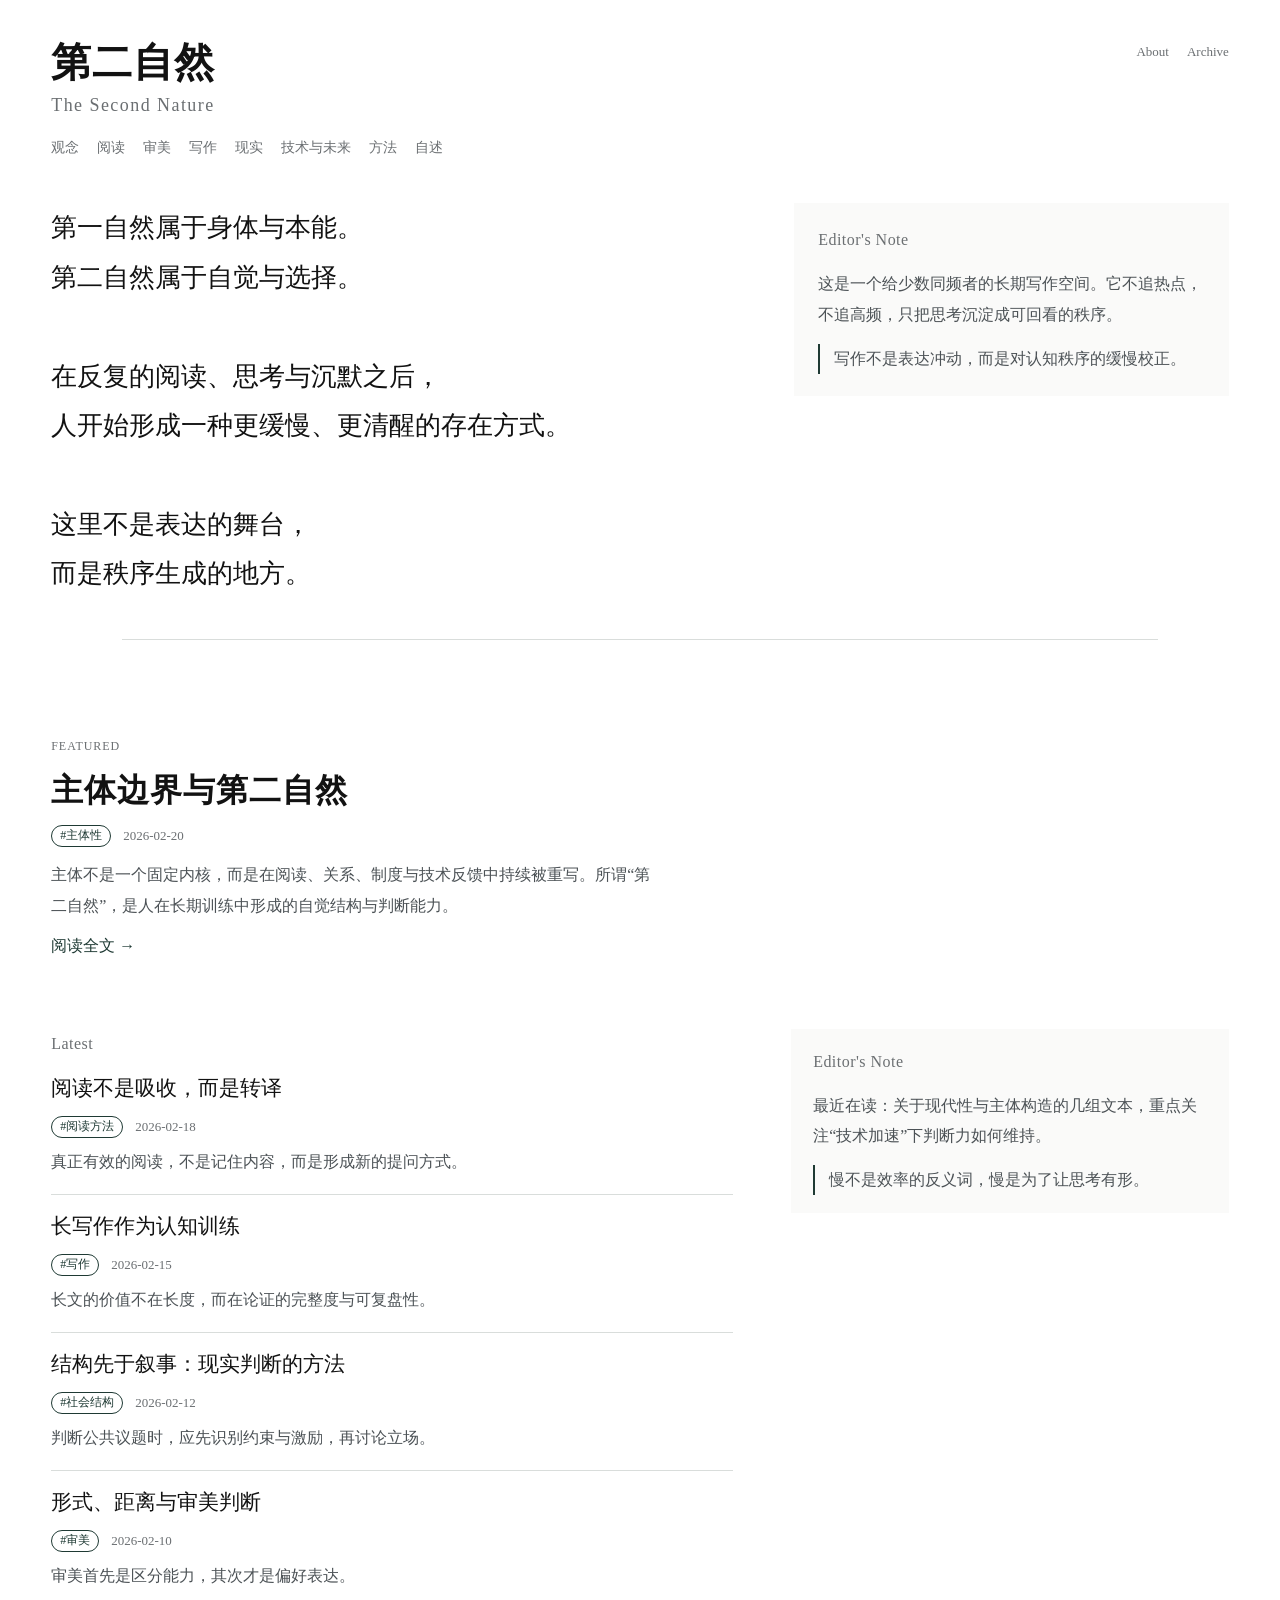
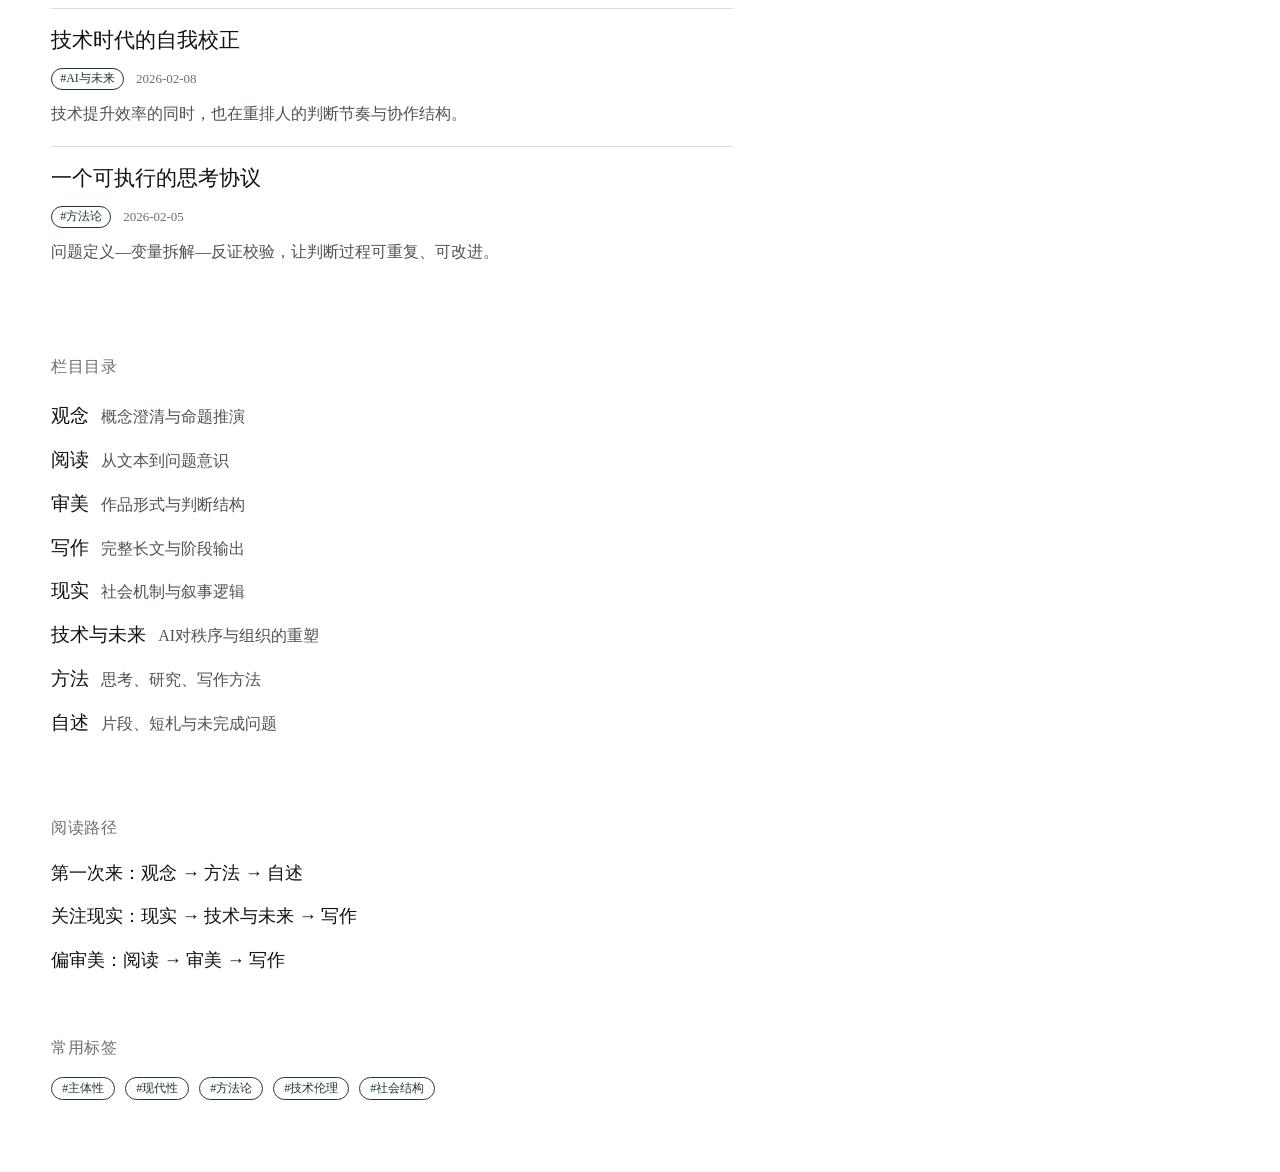
==== index.html @ 0f6e8142 "feat: premium editorial homepage reconstruction" ====
<!doctype html>
<html lang="zh-CN">
  <head>
    <meta charset="UTF-8" />
    <meta name="viewport" content="width=device-width, initial-scale=1.0" />
    <title>第二自然 | The Second Nature</title>
    <link rel="stylesheet" href="./styles.css" />
  </head>
  <body>
    <div class="container">
      <header class="site-header">
        <div class="header-top">
          <div class="brand">
            <!-- TODO: 可替换站点名（中文） -->
            <h1>第二自然</h1>
            <!-- TODO: 可替换英文副标题 -->
            <p class="brand-en">The Second Nature</p>
          </div>
          <nav class="meta-nav" aria-label="secondary navigation">
            <a href="#">About</a>
            <a href="#">Archive</a>
          </nav>
        </div>

        <nav class="main-nav" aria-label="main navigation">
          <a href="#">观念</a>
          <a href="#">阅读</a>
          <a href="#">审美</a>
          <a href="#">写作</a>
          <a href="#">现实</a>
          <a href="#">技术与未来</a>
          <a href="#">方法</a>
          <a href="#">自述</a>
        </nav>
      </header>

      <main>
        <section class="hero" aria-label="hero">
          <div class="hero-main">
            <!-- TODO: 可替换主宣言正文（按你的版本三文本） -->
            <p class="manifesto">第一自然属于身体与本能。
第二自然属于自觉与选择。

在反复的阅读、思考与沉默之后，
人开始形成一种更缓慢、更清醒的存在方式。

这里不是表达的舞台，
而是秩序生成的地方。</p>
          </div>

          <aside class="hero-note" aria-label="editor note">
            <h2>Editor's Note</h2>
            <!-- TODO: 可替换侧注说明 -->
            <p>这是一个给少数同频者的长期写作空间。它不追热点，不追高频，只把思考沉淀成可回看的秩序。</p>
            <!-- TODO: 可替换引用 -->
            <blockquote>写作不是表达冲动，而是对认知秩序的缓慢校正。</blockquote>
          </aside>
        </section>

        <div class="section-divider" aria-hidden="true"></div>

        <section class="featured" aria-label="featured article">
          <p class="section-kicker">Featured</p>
          <!-- TODO: 可替换置顶文章标题 -->
          <h2><a href="#">主体边界与第二自然</a></h2>
          <p class="meta-row">
            <span class="tag">#主体性</span>
            <time datetime="2026-02-20">2026-02-20</time>
          </p>
          <!-- TODO: 可替换置顶文章摘要 -->
          <p class="featured-summary">主体不是一个固定内核，而是在阅读、关系、制度与技术反馈中持续被重写。所谓“第二自然”，是人在长期训练中形成的自觉结构与判断能力。</p>
          <a class="read-more" href="#">阅读全文 →</a>
        </section>

        <section class="latest-layout" aria-label="latest articles and side note">
          <div class="latest-main">
            <h2>Latest</h2>

            <article class="latest-item">
              <h3><a href="#">阅读不是吸收，而是转译</a></h3>
              <p class="meta-row"><span class="tag">#阅读方法</span><time datetime="2026-02-18">2026-02-18</time></p>
              <p class="latest-summary">真正有效的阅读，不是记住内容，而是形成新的提问方式。</p>
            </article>

            <article class="latest-item">
              <h3><a href="#">长写作作为认知训练</a></h3>
              <p class="meta-row"><span class="tag">#写作</span><time datetime="2026-02-15">2026-02-15</time></p>
              <p class="latest-summary">长文的价值不在长度，而在论证的完整度与可复盘性。</p>
            </article>

            <article class="latest-item">
              <h3><a href="#">结构先于叙事：现实判断的方法</a></h3>
              <p class="meta-row"><span class="tag">#社会结构</span><time datetime="2026-02-12">2026-02-12</time></p>
              <p class="latest-summary">判断公共议题时，应先识别约束与激励，再讨论立场。</p>
            </article>

            <article class="latest-item">
              <h3><a href="#">形式、距离与审美判断</a></h3>
              <p class="meta-row"><span class="tag">#审美</span><time datetime="2026-02-10">2026-02-10</time></p>
              <p class="latest-summary">审美首先是区分能力，其次才是偏好表达。</p>
            </article>

            <article class="latest-item">
              <h3><a href="#">技术时代的自我校正</a></h3>
              <p class="meta-row"><span class="tag">#AI与未来</span><time datetime="2026-02-08">2026-02-08</time></p>
              <p class="latest-summary">技术提升效率的同时，也在重排人的判断节奏与协作结构。</p>
            </article>

            <article class="latest-item">
              <h3><a href="#">一个可执行的思考协议</a></h3>
              <p class="meta-row"><span class="tag">#方法论</span><time datetime="2026-02-05">2026-02-05</time></p>
              <p class="latest-summary">问题定义—变量拆解—反证校验，让判断过程可重复、可改进。</p>
            </article>
          </div>

          <aside class="latest-side">
            <h2>Editor's Note</h2>
            <!-- TODO: 可替换侧栏内容 -->
            <p>最近在读：关于现代性与主体构造的几组文本，重点关注“技术加速”下判断力如何维持。</p>
            <blockquote>慢不是效率的反义词，慢是为了让思考有形。</blockquote>
          </aside>
        </section>

        <section class="directory" aria-label="section directory">
          <h2>栏目目录</h2>
          <ul>
            <li><a href="#">观念</a><span>概念澄清与命题推演</span></li>
            <li><a href="#">阅读</a><span>从文本到问题意识</span></li>
            <li><a href="#">审美</a><span>作品形式与判断结构</span></li>
            <li><a href="#">写作</a><span>完整长文与阶段输出</span></li>
            <li><a href="#">现实</a><span>社会机制与叙事逻辑</span></li>
            <li><a href="#">技术与未来</a><span>AI对秩序与组织的重塑</span></li>
            <li><a href="#">方法</a><span>思考、研究、写作方法</span></li>
            <li><a href="#">自述</a><span>片段、短札与未完成问题</span></li>
          </ul>
        </section>

        <section class="reading-paths" aria-label="reading paths">
          <h2>阅读路径</h2>
          <p><a href="#">第一次来：观念 → 方法 → 自述</a></p>
          <p><a href="#">关注现实：现实 → 技术与未来 → 写作</a></p>
          <p><a href="#">偏审美：阅读 → 审美 → 写作</a></p>
        </section>

        <section class="common-tags" aria-label="common tags">
          <h2>常用标签</h2>
          <div class="tag-list">
            <a href="#">#主体性</a>
            <a href="#">#现代性</a>
            <a href="#">#方法论</a>
            <a href="#">#技术伦理</a>
            <a href="#">#社会结构</a>
          </div>
        </section>
      </main>
    </div>
  </body>
</html>
---- styles.css ----
:root {
  --bg: #ffffff;
  --surface: #fafaf9;
  --text: #121212;
  --muted: #6b6f72;
  --deep: #4c5256;
  --line: #d9dddb;
  --accent: #1f3a34;
  --accent-hover: #18332e;
}

* {
  box-sizing: border-box;
}

html,
body {
  margin: 0;
  padding: 0;
  background: var(--bg);
  color: var(--text);
}

body {
  font-family: "Noto Serif SC", "Source Han Serif SC", "Songti SC", serif;
  line-height: 1.86;
}

.container {
  width: min(1240px, 92vw);
  margin: 0 auto;
  padding: 40px 0 72px;
}

.site-header {
  margin-bottom: 42px;
}

.header-top {
  display: flex;
  justify-content: space-between;
  align-items: flex-start;
  gap: 20px;
}

.brand h1 {
  margin: 0;
  font-size: 40px;
  line-height: 1.15;
  font-weight: 600;
  letter-spacing: 0.02em;
}

.brand-en {
  margin: 8px 0 0;
  font-size: 18px;
  line-height: 1.3;
  color: var(--muted);
  font-family: "EB Garamond", "Georgia", serif;
  font-weight: 400;
  letter-spacing: 0.08em;
}

.meta-nav,
.main-nav {
  display: flex;
  flex-wrap: wrap;
  gap: 8px 18px;
}

.meta-nav a,
.main-nav a,
a {
  color: var(--text);
  text-decoration: none;
  text-underline-offset: 0.2em;
  transition: color 0.2s ease, text-decoration-color 0.2s ease;
}

.meta-nav a {
  font-size: 13px;
  color: var(--muted);
  font-weight: 400;
}

.main-nav {
  margin-top: 18px;
}

.main-nav a {
  font-size: 14px;
  color: var(--muted);
  font-weight: 400;
}

a:hover {
  color: var(--accent-hover);
  text-decoration: underline;
  text-decoration-color: var(--accent-hover);
}

main {
  display: grid;
  gap: 68px;
}

.hero {
  display: grid;
  grid-template-columns: 1.45fr 0.92fr;
  gap: 58px;
  align-items: start;
}

.manifesto {
  margin: 0;
  white-space: pre-line;
  font-size: clamp(24px, 2.05vw, 26px);
  line-height: 1.9;
  font-weight: 500;
}

.hero-note {
  background: var(--surface);
  padding: 22px 24px;
}

h2 {
  margin: 0 0 14px;
  font-size: 16px;
  font-weight: 500;
  color: var(--muted);
  letter-spacing: 0.03em;
}

.hero-note p,
.latest-side p {
  margin: 0;
  font-size: 16px;
  line-height: 1.9;
  color: var(--deep);
}

.hero-note blockquote,
.latest-side blockquote {
  margin: 14px 0 0;
  padding-left: 14px;
  border-left: 2px solid var(--accent);
  color: var(--deep);
  font-size: 16px;
}

.section-divider {
  height: 1px;
  background: var(--line);
  width: 88%;
  margin: -28px auto 0;
}

.section-kicker {
  margin: 0 0 12px;
  font-size: 12px;
  color: var(--muted);
  letter-spacing: 0.08em;
  text-transform: uppercase;
}

.featured h2 {
  margin: 0;
  font-size: clamp(30px, 2.5vw, 32px);
  line-height: 1.35;
  color: var(--text);
  font-weight: 600;
}

.featured h2 a {
  color: var(--text);
}

.meta-row {
  margin: 12px 0 0;
  display: flex;
  gap: 12px;
  align-items: center;
}

.tag {
  display: inline-block;
  border: 1px solid var(--accent);
  color: var(--accent);
  padding: 0 8px;
  border-radius: 999px;
  font-size: 12px;
  line-height: 1.65;
}

time {
  font-size: 13px;
  color: var(--muted);
}

.featured-summary {
  margin: 12px 0 0;
  max-width: 76ch;
  color: var(--deep);
  font-size: 16px;
  line-height: 1.9;
}

.read-more {
  display: inline-block;
  margin-top: 10px;
  color: var(--accent);
  font-size: 16px;
}

.latest-layout {
  display: grid;
  grid-template-columns: 1.34fr 0.86fr;
  gap: 58px;
  align-items: start;
}

.latest-main h2 {
  margin-bottom: 6px;
}

.latest-item {
  padding: 16px 0;
  border-bottom: 1px solid var(--line);
}

.latest-item:first-of-type {
  padding-top: 8px;
}

.latest-item:last-of-type {
  border-bottom: none;
}

.latest-item h3 {
  margin: 0;
  font-size: clamp(20px, 1.7vw, 21px);
  line-height: 1.45;
  font-weight: 500;
}

.latest-item h3 a {
  color: var(--text);
}

.latest-summary {
  margin: 8px 0 0;
  color: var(--deep);
  font-size: 16px;
  line-height: 1.9;
}

.latest-side {
  background: var(--surface);
  padding: 18px 22px;
}

.directory ul {
  margin: 0;
  padding: 0;
  list-style: none;
}

.directory li {
  display: flex;
  gap: 12px;
  align-items: baseline;
  padding: 7px 0;
}

.directory li a {
  color: var(--text);
  font-size: 19px;
  line-height: 1.5;
}

.directory li span {
  color: var(--deep);
  font-size: 16px;
}

.reading-paths p {
  margin: 0 0 10px;
}

.reading-paths a {
  color: var(--text);
  font-size: 18px;
}

.common-tags {
  margin-top: -22px;
}

.tag-list {
  display: flex;
  flex-wrap: wrap;
  gap: 10px;
}

.tag-list a {
  display: inline-block;
  border: 1px solid var(--accent);
  color: var(--accent);
  border-radius: 999px;
  font-size: 12px;
  line-height: 1.7;
  padding: 0 10px;
}

.tag-list a:hover {
  color: var(--accent-hover);
  border-color: var(--accent-hover);
  text-decoration: none;
}

@media (max-width: 980px) {
  .container {
    width: min(740px, 92vw);
    padding-top: 26px;
  }

  .header-top {
    flex-direction: column;
    gap: 12px;
  }

  .main-nav {
    margin-top: 12px;
  }

  .hero,
  .latest-layout {
    grid-template-columns: 1fr;
    gap: 26px;
  }

  .section-divider {
    width: 100%;
    margin-top: -34px;
  }
}

@media (max-width: 560px) {
  .brand h1 {
    font-size: 34px;
  }

  .brand-en {
    font-size: 16px;
  }

  .manifesto {
    font-size: 22px;
  }

  .featured h2 {
    font-size: 28px;
  }

  .latest-item h3 {
    font-size: 19px;
  }

  .directory li {
    display: block;
  }
}
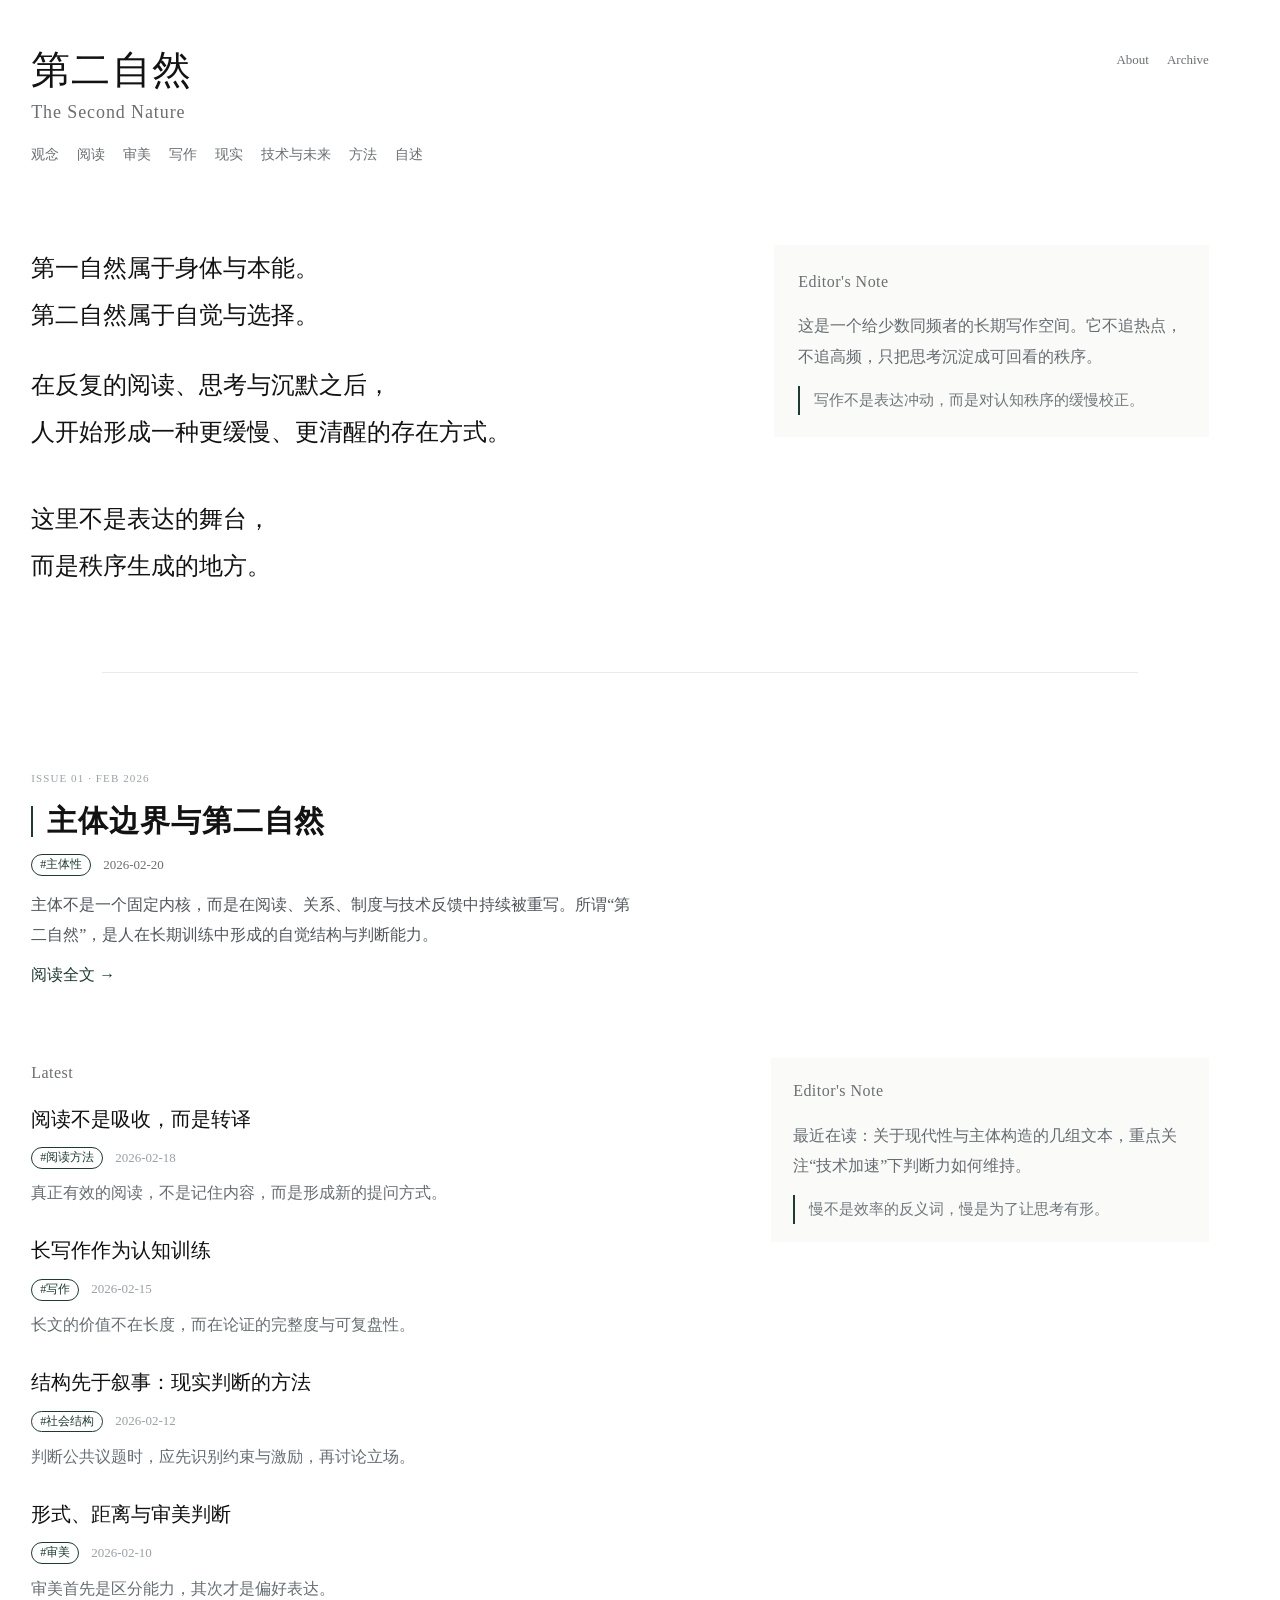
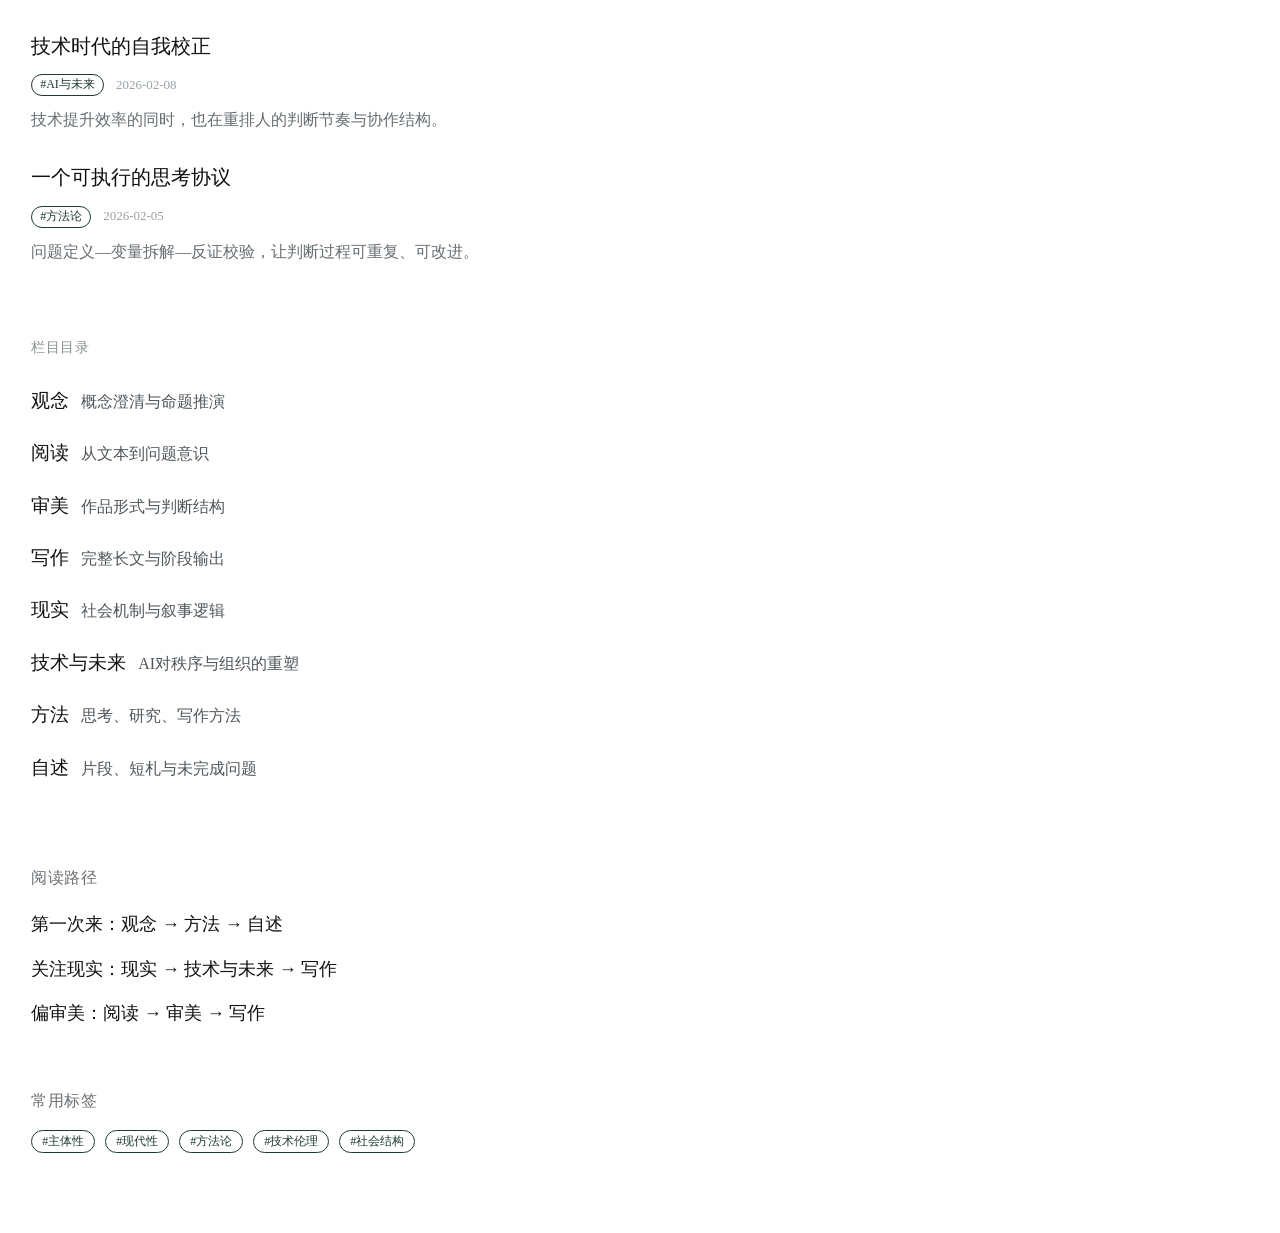
==== commit 26bcf3e4: "style: final breathing and grayscale refinements" ====
--- a/index.html
+++ b/index.html
@@ -38,14 +38,11 @@
         <section class="hero" aria-label="hero">
           <div class="hero-main">
             <!-- TODO: 可替换主宣言正文（按你的版本三文本） -->
-            <p class="manifesto">第一自然属于身体与本能。
-第二自然属于自觉与选择。
-
-在反复的阅读、思考与沉默之后，
-人开始形成一种更缓慢、更清醒的存在方式。
-
-这里不是表达的舞台，
-而是秩序生成的地方。</p>
+            <div class="manifesto">
+              <p>第一自然属于身体与本能。<br />第二自然属于自觉与选择。</p>
+              <p>在反复的阅读、思考与沉默之后，<br />人开始形成一种更缓慢、更清醒的存在方式。</p>
+              <p class="manifesto-final">这里不是表达的舞台，<br />而是秩序生成的地方。</p>
+            </div>
           </div>
 
           <aside class="hero-note" aria-label="editor note">
@@ -60,7 +57,7 @@
         <div class="section-divider" aria-hidden="true"></div>
 
         <section class="featured" aria-label="featured article">
-          <p class="section-kicker">Featured</p>
+          <p class="section-kicker">ISSUE 01 · FEB 2026</p>
           <!-- TODO: 可替换置顶文章标题 -->
           <h2><a href="#">主体边界与第二自然</a></h2>
           <p class="meta-row">
--- a/styles.css
+++ b/styles.css
@@ -3,8 +3,9 @@
   --surface: #fafaf9;
   --text: #121212;
   --muted: #6b6f72;
-  --deep: #4c5256;
-  --line: #d9dddb;
+  --deep: #4f565b;
+  --faint: #9aa1a6;
+  --line: #e7ebe9;
   --accent: #1f3a34;
   --accent-hover: #18332e;
 }
@@ -22,14 +23,16 @@
 }
 
 body {
-  font-family: "Noto Serif SC", "Source Han Serif SC", "Songti SC", serif;
-  line-height: 1.86;
+  font-family: "Source Han Serif SC", "Source Han Serif CN", "Noto Serif SC", serif;
+  line-height: 1.9;
 }
 
 .container {
   width: min(1240px, 92vw);
   margin: 0 auto;
-  padding: 40px 0 72px;
+  padding: 48px 0 80px;
+  position: relative;
+  left: -20px;
 }
 
 .site-header {
@@ -45,10 +48,10 @@
 
 .brand h1 {
   margin: 0;
-  font-size: 40px;
+  font-size: 39px;
   line-height: 1.15;
-  font-weight: 600;
-  letter-spacing: 0.02em;
+  font-weight: 500;
+  letter-spacing: 0.03em;
 }
 
 .brand-en {
@@ -58,7 +61,7 @@
   color: var(--muted);
   font-family: "EB Garamond", "Georgia", serif;
   font-weight: 400;
-  letter-spacing: 0.08em;
+  letter-spacing: 0.05em;
 }
 
 .meta-nav,
@@ -109,14 +112,25 @@
   grid-template-columns: 1.45fr 0.92fr;
   gap: 58px;
   align-items: start;
+  padding: 34px 0 42px;
 }
 
 .manifesto {
-  margin: 0;
-  white-space: pre-line;
-  font-size: clamp(24px, 2.05vw, 26px);
-  line-height: 1.9;
+  font-size: 24px;
+  line-height: 1.95;
   font-weight: 500;
+}
+
+.manifesto p {
+  margin: 0;
+}
+
+.manifesto p + p {
+  margin-top: 24px;
+}
+
+.manifesto .manifesto-final {
+  margin-top: 40px;
 }
 
 .hero-note {
@@ -137,7 +151,7 @@
   margin: 0;
   font-size: 16px;
   line-height: 1.9;
-  color: var(--deep);
+  color: #656c71;
 }
 
 .hero-note blockquote,
@@ -145,8 +159,8 @@
   margin: 14px 0 0;
   padding-left: 14px;
   border-left: 2px solid var(--accent);
-  color: var(--deep);
-  font-size: 16px;
+  color: #6f767b;
+  font-size: 15px;
 }
 
 .section-divider {
@@ -158,18 +172,30 @@
 
 .section-kicker {
   margin: 0 0 12px;
-  font-size: 12px;
-  color: var(--muted);
-  letter-spacing: 0.08em;
+  font-size: 11px;
+  color: #9aa1a6;
+  letter-spacing: 0.1em;
   text-transform: uppercase;
 }
 
 .featured h2 {
   margin: 0;
-  font-size: clamp(30px, 2.5vw, 32px);
+  padding-left: 16px;
+  position: relative;
+  font-size: 30px;
   line-height: 1.35;
   color: var(--text);
   font-weight: 600;
+}
+
+.featured h2::before {
+  content: "";
+  position: absolute;
+  left: 0;
+  top: 0.18em;
+  width: 2px;
+  height: 1.05em;
+  background: var(--accent);
 }
 
 .featured h2 a {
@@ -198,12 +224,16 @@
   color: var(--muted);
 }
 
+.latest-item time {
+  color: var(--faint);
+}
+
 .featured-summary {
   margin: 12px 0 0;
   max-width: 76ch;
   color: var(--deep);
   font-size: 16px;
-  line-height: 1.9;
+  line-height: 1.88;
 }
 
 .read-more {
@@ -225,39 +255,46 @@
 }
 
 .latest-item {
-  padding: 16px 0;
-  border-bottom: 1px solid var(--line);
+  padding: 20px 0 0;
+  border-bottom: none;
 }
 
 .latest-item:first-of-type {
-  padding-top: 8px;
-}
-
-.latest-item:last-of-type {
-  border-bottom: none;
+  padding-top: 10px;
+}
+
+.latest-item + .latest-item {
+  margin-top: 8px;
 }
 
 .latest-item h3 {
   margin: 0;
-  font-size: clamp(20px, 1.7vw, 21px);
+  font-size: 20px;
   line-height: 1.45;
   font-weight: 500;
 }
 
 .latest-item h3 a {
-  color: var(--text);
+  color: #101010;
 }
 
 .latest-summary {
   margin: 8px 0 0;
-  color: var(--deep);
-  font-size: 16px;
-  line-height: 1.9;
+  color: #666e73;
+  font-size: 16px;
+  line-height: 1.88;
 }
 
 .latest-side {
   background: var(--surface);
   padding: 18px 22px;
+}
+
+.directory h2 {
+  color: #8b9093;
+  font-size: 14px;
+  font-weight: 400;
+  letter-spacing: 0.04em;
 }
 
 .directory ul {
@@ -270,18 +307,25 @@
   display: flex;
   gap: 12px;
   align-items: baseline;
-  padding: 7px 0;
+  padding: 11px 0;
 }
 
 .directory li a {
   color: var(--text);
   font-size: 19px;
   line-height: 1.5;
+  text-decoration: none;
 }
 
 .directory li span {
   color: var(--deep);
   font-size: 16px;
+}
+
+.directory li a:hover {
+  color: var(--accent-hover);
+  text-decoration: underline;
+  text-decoration-color: var(--accent-hover);
 }
 
 .reading-paths p {
@@ -323,6 +367,7 @@
   .container {
     width: min(740px, 92vw);
     padding-top: 26px;
+    left: 0;
   }
 
   .header-top {
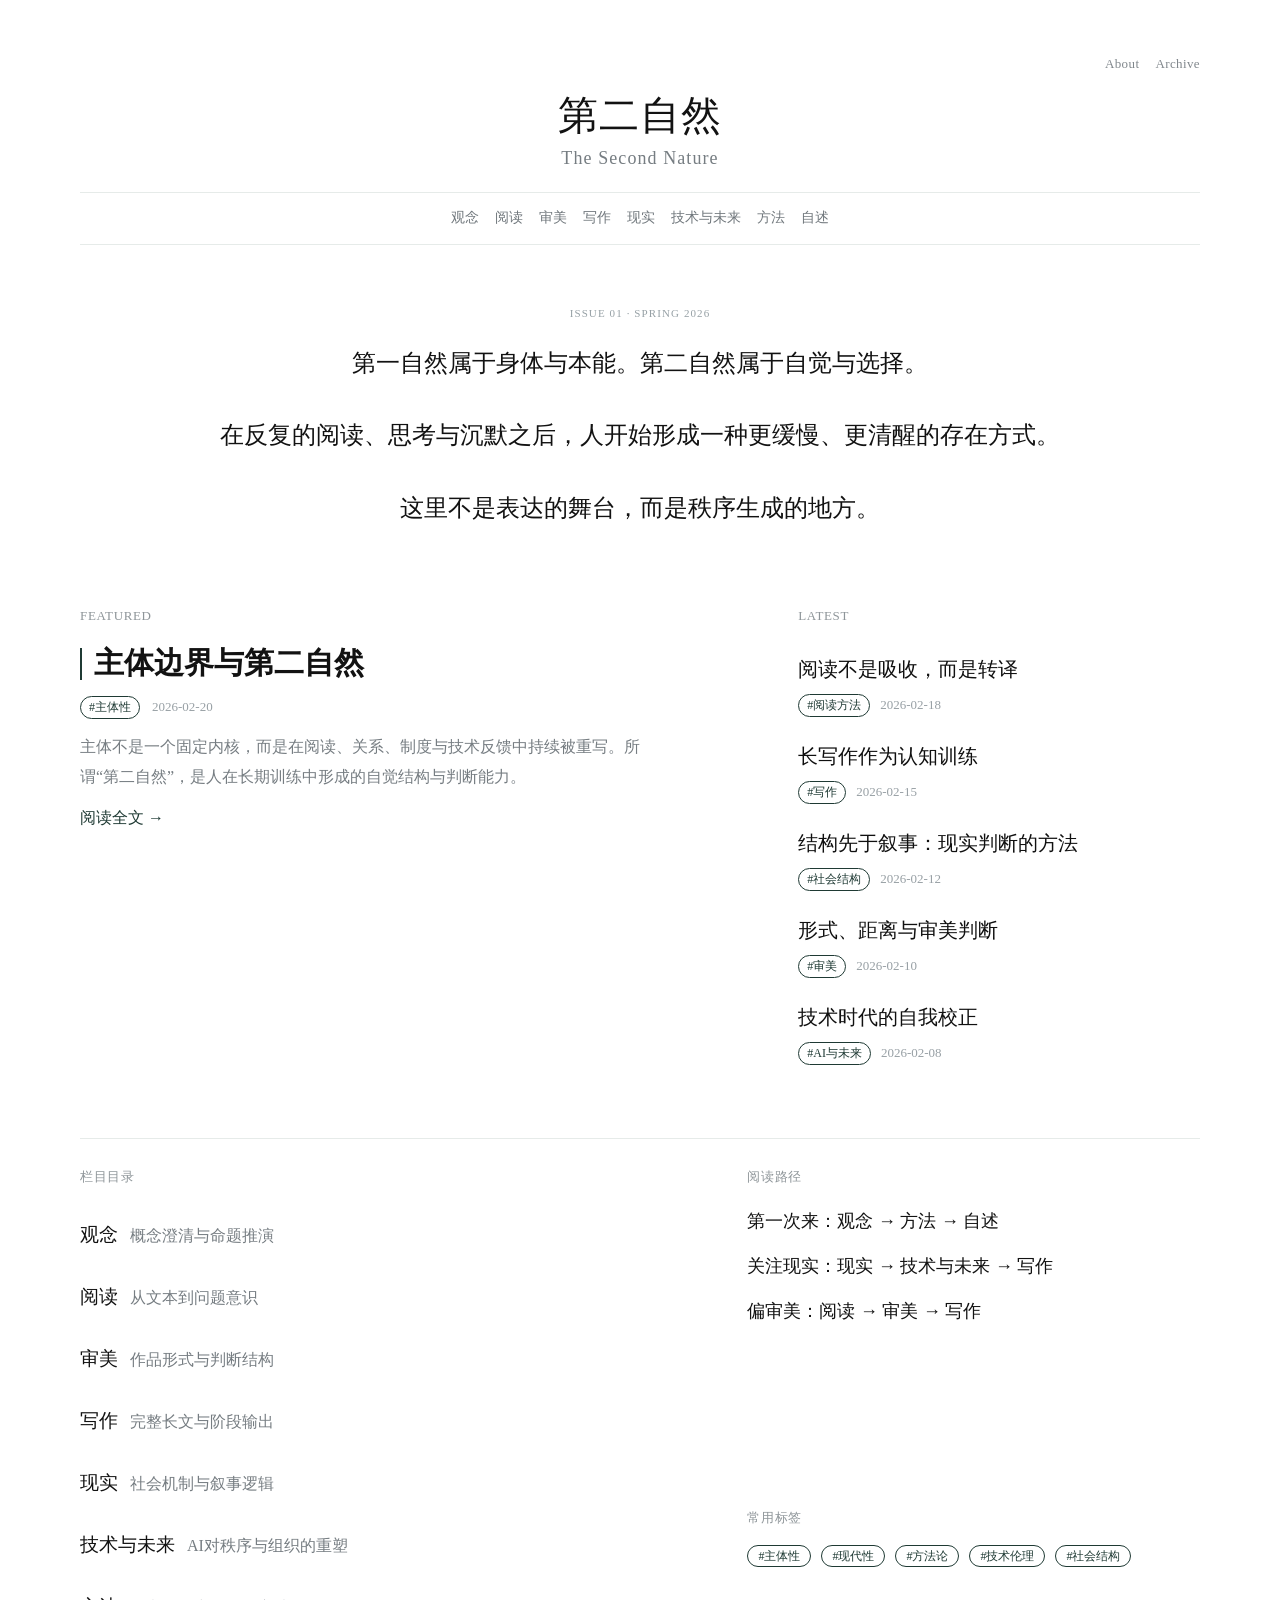
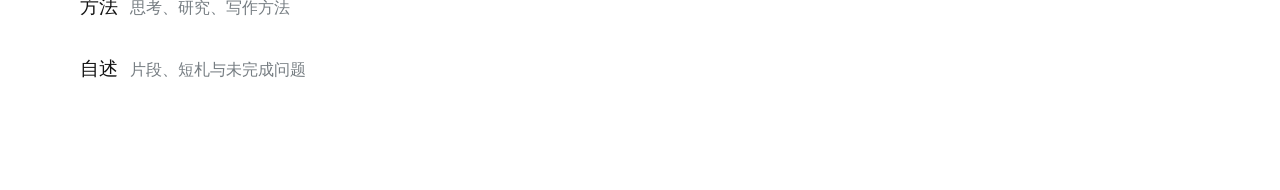
==== commit 46fc06b9: "feat: homepage restructure + The Point style fonts" ====
--- a/index.html
+++ b/index.html
@@ -9,17 +9,14 @@
   <body>
     <div class="container">
       <header class="site-header">
-        <div class="header-top">
-          <div class="brand">
-            <!-- TODO: 可替换站点名（中文） -->
-            <h1>第二自然</h1>
-            <!-- TODO: 可替换英文副标题 -->
-            <p class="brand-en">The Second Nature</p>
-          </div>
-          <nav class="meta-nav" aria-label="secondary navigation">
-            <a href="#">About</a>
-            <a href="#">Archive</a>
-          </nav>
+        <div class="utility-nav">
+          <a href="#">About</a>
+          <a href="#">Archive</a>
+        </div>
+
+        <div class="masthead">
+          <h1>第二自然</h1>
+          <p class="brand-en">The Second Nature</p>
         </div>
 
         <nav class="main-nav" aria-label="main navigation">
@@ -35,119 +32,88 @@
       </header>
 
       <main>
-        <section class="hero" aria-label="hero">
-          <div class="hero-main">
-            <!-- TODO: 可替换主宣言正文（按你的版本三文本） -->
-            <div class="manifesto">
-              <p>第一自然属于身体与本能。<br />第二自然属于自觉与选择。</p>
-              <p>在反复的阅读、思考与沉默之后，<br />人开始形成一种更缓慢、更清醒的存在方式。</p>
-              <p class="manifesto-final">这里不是表达的舞台，<br />而是秩序生成的地方。</p>
-            </div>
+        <section class="intro" aria-label="opening statement">
+          <p class="issue">ISSUE 01 · SPRING 2026</p>
+          <div class="manifesto">
+            <p>第一自然属于身体与本能。第二自然属于自觉与选择。</p>
+            <p>在反复的阅读、思考与沉默之后，人开始形成一种更缓慢、更清醒的存在方式。</p>
+            <p>这里不是表达的舞台，而是秩序生成的地方。</p>
           </div>
+        </section>
 
-          <aside class="hero-note" aria-label="editor note">
-            <h2>Editor's Note</h2>
-            <!-- TODO: 可替换侧注说明 -->
-            <p>这是一个给少数同频者的长期写作空间。它不追热点，不追高频，只把思考沉淀成可回看的秩序。</p>
-            <!-- TODO: 可替换引用 -->
-            <blockquote>写作不是表达冲动，而是对认知秩序的缓慢校正。</blockquote>
+        <section class="lead-grid" aria-label="featured and latest">
+          <article class="featured">
+            <h2>Featured</h2>
+            <h3><a href="#">主体边界与第二自然</a></h3>
+            <p class="meta-row">
+              <span class="tag">#主体性</span>
+              <time datetime="2026-02-20">2026-02-20</time>
+            </p>
+            <p class="summary">主体不是一个固定内核，而是在阅读、关系、制度与技术反馈中持续被重写。所谓“第二自然”，是人在长期训练中形成的自觉结构与判断能力。</p>
+            <a class="read-more" href="#">阅读全文 →</a>
+          </article>
+
+          <aside class="latest">
+            <h2>Latest</h2>
+            <ul>
+              <li>
+                <a href="#">阅读不是吸收，而是转译</a>
+                <p><span class="tag">#阅读方法</span><time datetime="2026-02-18">2026-02-18</time></p>
+              </li>
+              <li>
+                <a href="#">长写作作为认知训练</a>
+                <p><span class="tag">#写作</span><time datetime="2026-02-15">2026-02-15</time></p>
+              </li>
+              <li>
+                <a href="#">结构先于叙事：现实判断的方法</a>
+                <p><span class="tag">#社会结构</span><time datetime="2026-02-12">2026-02-12</time></p>
+              </li>
+              <li>
+                <a href="#">形式、距离与审美判断</a>
+                <p><span class="tag">#审美</span><time datetime="2026-02-10">2026-02-10</time></p>
+              </li>
+              <li>
+                <a href="#">技术时代的自我校正</a>
+                <p><span class="tag">#AI与未来</span><time datetime="2026-02-08">2026-02-08</time></p>
+              </li>
+            </ul>
           </aside>
         </section>
 
-        <div class="section-divider" aria-hidden="true"></div>
+        <section class="bottom-grid">
+          <section class="directory" aria-label="section directory">
+            <h2>栏目目录</h2>
+            <ul>
+              <li><a href="#">观念</a><span>概念澄清与命题推演</span></li>
+              <li><a href="#">阅读</a><span>从文本到问题意识</span></li>
+              <li><a href="#">审美</a><span>作品形式与判断结构</span></li>
+              <li><a href="#">写作</a><span>完整长文与阶段输出</span></li>
+              <li><a href="#">现实</a><span>社会机制与叙事逻辑</span></li>
+              <li><a href="#">技术与未来</a><span>AI对秩序与组织的重塑</span></li>
+              <li><a href="#">方法</a><span>思考、研究、写作方法</span></li>
+              <li><a href="#">自述</a><span>片段、短札与未完成问题</span></li>
+            </ul>
+          </section>
 
-        <section class="featured" aria-label="featured article">
-          <p class="section-kicker">ISSUE 01 · FEB 2026</p>
-          <!-- TODO: 可替换置顶文章标题 -->
-          <h2><a href="#">主体边界与第二自然</a></h2>
-          <p class="meta-row">
-            <span class="tag">#主体性</span>
-            <time datetime="2026-02-20">2026-02-20</time>
-          </p>
-          <!-- TODO: 可替换置顶文章摘要 -->
-          <p class="featured-summary">主体不是一个固定内核，而是在阅读、关系、制度与技术反馈中持续被重写。所谓“第二自然”，是人在长期训练中形成的自觉结构与判断能力。</p>
-          <a class="read-more" href="#">阅读全文 →</a>
-        </section>
+          <section class="paths-tags">
+            <section class="reading-paths" aria-label="reading paths">
+              <h2>阅读路径</h2>
+              <p><a href="#">第一次来：观念 → 方法 → 自述</a></p>
+              <p><a href="#">关注现实：现实 → 技术与未来 → 写作</a></p>
+              <p><a href="#">偏审美：阅读 → 审美 → 写作</a></p>
+            </section>
 
-        <section class="latest-layout" aria-label="latest articles and side note">
-          <div class="latest-main">
-            <h2>Latest</h2>
-
-            <article class="latest-item">
-              <h3><a href="#">阅读不是吸收，而是转译</a></h3>
-              <p class="meta-row"><span class="tag">#阅读方法</span><time datetime="2026-02-18">2026-02-18</time></p>
-              <p class="latest-summary">真正有效的阅读，不是记住内容，而是形成新的提问方式。</p>
-            </article>
-
-            <article class="latest-item">
-              <h3><a href="#">长写作作为认知训练</a></h3>
-              <p class="meta-row"><span class="tag">#写作</span><time datetime="2026-02-15">2026-02-15</time></p>
-              <p class="latest-summary">长文的价值不在长度，而在论证的完整度与可复盘性。</p>
-            </article>
-
-            <article class="latest-item">
-              <h3><a href="#">结构先于叙事：现实判断的方法</a></h3>
-              <p class="meta-row"><span class="tag">#社会结构</span><time datetime="2026-02-12">2026-02-12</time></p>
-              <p class="latest-summary">判断公共议题时，应先识别约束与激励，再讨论立场。</p>
-            </article>
-
-            <article class="latest-item">
-              <h3><a href="#">形式、距离与审美判断</a></h3>
-              <p class="meta-row"><span class="tag">#审美</span><time datetime="2026-02-10">2026-02-10</time></p>
-              <p class="latest-summary">审美首先是区分能力，其次才是偏好表达。</p>
-            </article>
-
-            <article class="latest-item">
-              <h3><a href="#">技术时代的自我校正</a></h3>
-              <p class="meta-row"><span class="tag">#AI与未来</span><time datetime="2026-02-08">2026-02-08</time></p>
-              <p class="latest-summary">技术提升效率的同时，也在重排人的判断节奏与协作结构。</p>
-            </article>
-
-            <article class="latest-item">
-              <h3><a href="#">一个可执行的思考协议</a></h3>
-              <p class="meta-row"><span class="tag">#方法论</span><time datetime="2026-02-05">2026-02-05</time></p>
-              <p class="latest-summary">问题定义—变量拆解—反证校验，让判断过程可重复、可改进。</p>
-            </article>
-          </div>
-
-          <aside class="latest-side">
-            <h2>Editor's Note</h2>
-            <!-- TODO: 可替换侧栏内容 -->
-            <p>最近在读：关于现代性与主体构造的几组文本，重点关注“技术加速”下判断力如何维持。</p>
-            <blockquote>慢不是效率的反义词，慢是为了让思考有形。</blockquote>
-          </aside>
-        </section>
-
-        <section class="directory" aria-label="section directory">
-          <h2>栏目目录</h2>
-          <ul>
-            <li><a href="#">观念</a><span>概念澄清与命题推演</span></li>
-            <li><a href="#">阅读</a><span>从文本到问题意识</span></li>
-            <li><a href="#">审美</a><span>作品形式与判断结构</span></li>
-            <li><a href="#">写作</a><span>完整长文与阶段输出</span></li>
-            <li><a href="#">现实</a><span>社会机制与叙事逻辑</span></li>
-            <li><a href="#">技术与未来</a><span>AI对秩序与组织的重塑</span></li>
-            <li><a href="#">方法</a><span>思考、研究、写作方法</span></li>
-            <li><a href="#">自述</a><span>片段、短札与未完成问题</span></li>
-          </ul>
-        </section>
-
-        <section class="reading-paths" aria-label="reading paths">
-          <h2>阅读路径</h2>
-          <p><a href="#">第一次来：观念 → 方法 → 自述</a></p>
-          <p><a href="#">关注现实：现实 → 技术与未来 → 写作</a></p>
-          <p><a href="#">偏审美：阅读 → 审美 → 写作</a></p>
-        </section>
-
-        <section class="common-tags" aria-label="common tags">
-          <h2>常用标签</h2>
-          <div class="tag-list">
-            <a href="#">#主体性</a>
-            <a href="#">#现代性</a>
-            <a href="#">#方法论</a>
-            <a href="#">#技术伦理</a>
-            <a href="#">#社会结构</a>
-          </div>
+            <section class="common-tags" aria-label="common tags">
+              <h2>常用标签</h2>
+              <div class="tag-list">
+                <a href="#">#主体性</a>
+                <a href="#">#现代性</a>
+                <a href="#">#方法论</a>
+                <a href="#">#技术伦理</a>
+                <a href="#">#社会结构</a>
+              </div>
+            </section>
+          </section>
         </section>
       </main>
     </div>
--- a/styles.css
+++ b/styles.css
@@ -1,11 +1,9 @@
 :root {
   --bg: #ffffff;
-  --surface: #fafaf9;
   --text: #121212;
   --muted: #6b6f72;
-  --deep: #4f565b;
-  --faint: #9aa1a6;
-  --line: #e7ebe9;
+  --soft: #767d82;
+  --line: #e6ebe9;
   --accent: #1f3a34;
   --accent-hover: #18332e;
 }
@@ -28,51 +26,11 @@
 }
 
 .container {
-  width: min(1240px, 92vw);
+  width: min(1120px, 92vw);
   margin: 0 auto;
-  padding: 48px 0 80px;
-  position: relative;
-  left: -20px;
-}
-
-.site-header {
-  margin-bottom: 42px;
-}
-
-.header-top {
-  display: flex;
-  justify-content: space-between;
-  align-items: flex-start;
-  gap: 20px;
-}
-
-.brand h1 {
-  margin: 0;
-  font-size: 39px;
-  line-height: 1.15;
-  font-weight: 500;
-  letter-spacing: 0.03em;
-}
-
-.brand-en {
-  margin: 8px 0 0;
-  font-size: 18px;
-  line-height: 1.3;
-  color: var(--muted);
-  font-family: "EB Garamond", "Georgia", serif;
-  font-weight: 400;
-  letter-spacing: 0.05em;
-}
-
-.meta-nav,
-.main-nav {
-  display: flex;
-  flex-wrap: wrap;
-  gap: 8px 18px;
-}
-
-.meta-nav a,
-.main-nav a,
+  padding: 52px 0 90px;
+}
+
 a {
   color: var(--text);
   text-decoration: none;
@@ -80,115 +38,130 @@
   transition: color 0.2s ease, text-decoration-color 0.2s ease;
 }
 
-.meta-nav a {
-  font-size: 13px;
-  color: var(--muted);
-  font-weight: 400;
-}
-
-.main-nav {
-  margin-top: 18px;
-}
-
-.main-nav a {
-  font-size: 14px;
-  color: var(--muted);
-  font-weight: 400;
-}
-
 a:hover {
   color: var(--accent-hover);
   text-decoration: underline;
   text-decoration-color: var(--accent-hover);
 }
 
+.site-header {
+  margin-bottom: 58px;
+}
+
+.utility-nav {
+  display: flex;
+  justify-content: flex-end;
+  gap: 16px;
+  font-size: 13px;
+  color: var(--muted);
+}
+
+.utility-nav a {
+  color: #80878c;
+  letter-spacing: 0.03em;
+}
+
+.masthead {
+  text-align: center;
+  margin: 16px 0 22px;
+}
+
+.masthead h1 {
+  margin: 0;
+  font-size: 40px;
+  line-height: 1.15;
+  font-weight: 500;
+  letter-spacing: 0.02em;
+}
+
+.brand-en {
+  margin: 8px 0 0;
+  font-family: "EB Garamond", "Georgia", serif;
+  font-size: 18px;
+  line-height: 1.3;
+  color: #767d82;
+  letter-spacing: 0.06em;
+}
+
+.main-nav {
+  display: flex;
+  justify-content: center;
+  flex-wrap: wrap;
+  gap: 8px 16px;
+  padding: 12px 0;
+  border-top: 1px solid var(--line);
+  border-bottom: 1px solid var(--line);
+}
+
+.main-nav a {
+  font-size: 14px;
+  color: #70777c;
+}
+
 main {
   display: grid;
-  gap: 68px;
-}
-
-.hero {
-  display: grid;
-  grid-template-columns: 1.45fr 0.92fr;
-  gap: 58px;
-  align-items: start;
-  padding: 34px 0 42px;
+  gap: 72px;
+}
+
+.intro {
+  max-width: 860px;
+  margin: 0 auto;
+}
+
+.issue {
+  margin: 0 0 16px;
+  font-size: 11px;
+  color: #96a0a5;
+  letter-spacing: 0.1em;
+  text-transform: uppercase;
+  text-align: center;
 }
 
 .manifesto {
+  text-align: center;
+}
+
+.manifesto p {
+  margin: 0;
   font-size: 24px;
   line-height: 1.95;
   font-weight: 500;
 }
 
-.manifesto p {
-  margin: 0;
-}
-
 .manifesto p + p {
-  margin-top: 24px;
-}
-
-.manifesto .manifesto-final {
-  margin-top: 40px;
-}
-
-.hero-note {
-  background: var(--surface);
-  padding: 22px 24px;
-}
-
-h2 {
+  margin-top: 26px;
+}
+
+.lead-grid {
+  display: grid;
+  grid-template-columns: 1.42fr 0.88fr;
+  gap: 70px;
+  align-items: start;
+}
+
+.featured h2,
+.latest h2,
+.directory h2,
+.reading-paths h2,
+.common-tags h2 {
   margin: 0 0 14px;
-  font-size: 16px;
-  font-weight: 500;
-  color: var(--muted);
-  letter-spacing: 0.03em;
-}
-
-.hero-note p,
-.latest-side p {
-  margin: 0;
-  font-size: 16px;
-  line-height: 1.9;
-  color: #656c71;
-}
-
-.hero-note blockquote,
-.latest-side blockquote {
-  margin: 14px 0 0;
+  font-size: 13px;
+  color: #8e9599;
+  letter-spacing: 0.05em;
+  font-weight: 400;
+  text-transform: uppercase;
+}
+
+.featured h3 {
+  margin: 0;
   padding-left: 14px;
-  border-left: 2px solid var(--accent);
-  color: #6f767b;
-  font-size: 15px;
-}
-
-.section-divider {
-  height: 1px;
-  background: var(--line);
-  width: 88%;
-  margin: -28px auto 0;
-}
-
-.section-kicker {
-  margin: 0 0 12px;
-  font-size: 11px;
-  color: #9aa1a6;
-  letter-spacing: 0.1em;
-  text-transform: uppercase;
-}
-
-.featured h2 {
-  margin: 0;
-  padding-left: 16px;
   position: relative;
   font-size: 30px;
   line-height: 1.35;
-  color: var(--text);
   font-weight: 600;
 }
 
-.featured h2::before {
+.featured h3::before {
   content: "";
   position: absolute;
   left: 0;
@@ -198,10 +171,6 @@
   background: var(--accent);
 }
 
-.featured h2 a {
-  color: var(--text);
-}
-
 .meta-row {
   margin: 12px 0 0;
   display: flex;
@@ -212,28 +181,24 @@
 .tag {
   display: inline-block;
   border: 1px solid var(--accent);
+  border-radius: 999px;
   color: var(--accent);
+  font-size: 12px;
+  line-height: 1.7;
   padding: 0 8px;
-  border-radius: 999px;
-  font-size: 12px;
-  line-height: 1.65;
 }
 
 time {
+  color: #98a0a5;
   font-size: 13px;
-  color: var(--muted);
-}
-
-.latest-item time {
-  color: var(--faint);
-}
-
-.featured-summary {
+}
+
+.summary {
   margin: 12px 0 0;
-  max-width: 76ch;
-  color: var(--deep);
+  color: var(--soft);
   font-size: 16px;
-  line-height: 1.88;
+  line-height: 1.9;
+  max-width: 70ch;
 }
 
 .read-more {
@@ -243,58 +208,39 @@
   font-size: 16px;
 }
 
-.latest-layout {
-  display: grid;
-  grid-template-columns: 1.34fr 0.86fr;
-  gap: 58px;
-  align-items: start;
-}
-
-.latest-main h2 {
-  margin-bottom: 6px;
-}
-
-.latest-item {
-  padding: 20px 0 0;
-  border-bottom: none;
-}
-
-.latest-item:first-of-type {
-  padding-top: 10px;
-}
-
-.latest-item + .latest-item {
-  margin-top: 8px;
-}
-
-.latest-item h3 {
-  margin: 0;
+.latest ul {
+  margin: 0;
+  padding: 0;
+  list-style: none;
+}
+
+.latest li {
+  padding-top: 12px;
+}
+
+.latest li + li {
+  margin-top: 12px;
+}
+
+.latest li a {
   font-size: 20px;
   line-height: 1.45;
-  font-weight: 500;
-}
-
-.latest-item h3 a {
   color: #101010;
 }
 
-.latest-summary {
-  margin: 8px 0 0;
-  color: #666e73;
-  font-size: 16px;
-  line-height: 1.88;
-}
-
-.latest-side {
-  background: var(--surface);
-  padding: 18px 22px;
-}
-
-.directory h2 {
-  color: #8b9093;
-  font-size: 14px;
-  font-weight: 400;
-  letter-spacing: 0.04em;
+.latest li p {
+  margin: 7px 0 0;
+  display: flex;
+  gap: 10px;
+  align-items: center;
+}
+
+.bottom-grid {
+  display: grid;
+  grid-template-columns: 1.25fr 0.95fr;
+  gap: 72px;
+  padding-top: 26px;
+  border-top: 1px solid var(--line);
 }
 
 .directory ul {
@@ -305,40 +251,31 @@
 
 .directory li {
   display: flex;
+  align-items: baseline;
   gap: 12px;
-  align-items: baseline;
-  padding: 11px 0;
+  padding: 13px 0;
 }
 
 .directory li a {
-  color: var(--text);
   font-size: 19px;
-  line-height: 1.5;
-  text-decoration: none;
 }
 
 .directory li span {
-  color: var(--deep);
+  color: var(--soft);
   font-size: 16px;
 }
 
-.directory li a:hover {
-  color: var(--accent-hover);
-  text-decoration: underline;
-  text-decoration-color: var(--accent-hover);
+.paths-tags {
+  display: grid;
+  gap: 34px;
 }
 
 .reading-paths p {
-  margin: 0 0 10px;
+  margin: 0 0 11px;
 }
 
 .reading-paths a {
-  color: var(--text);
   font-size: 18px;
-}
-
-.common-tags {
-  margin-top: -22px;
 }
 
 .tag-list {
@@ -350,65 +287,54 @@
 .tag-list a {
   display: inline-block;
   border: 1px solid var(--accent);
+  border-radius: 999px;
   color: var(--accent);
-  border-radius: 999px;
   font-size: 12px;
   line-height: 1.7;
   padding: 0 10px;
 }
 
 .tag-list a:hover {
-  color: var(--accent-hover);
+  text-decoration: none;
   border-color: var(--accent-hover);
-  text-decoration: none;
 }
 
 @media (max-width: 980px) {
   .container {
-    width: min(740px, 92vw);
-    padding-top: 26px;
-    left: 0;
-  }
-
-  .header-top {
-    flex-direction: column;
-    gap: 12px;
-  }
-
-  .main-nav {
-    margin-top: 12px;
-  }
-
-  .hero,
-  .latest-layout {
+    width: min(760px, 92vw);
+    padding-top: 34px;
+  }
+
+  .lead-grid,
+  .bottom-grid {
     grid-template-columns: 1fr;
-    gap: 26px;
-  }
-
-  .section-divider {
-    width: 100%;
-    margin-top: -34px;
+    gap: 40px;
+  }
+
+  .manifesto p {
+    font-size: 22px;
   }
 }
 
 @media (max-width: 560px) {
-  .brand h1 {
-    font-size: 34px;
+  .masthead h1 {
+    font-size: 35px;
   }
 
   .brand-en {
     font-size: 16px;
   }
 
-  .manifesto {
-    font-size: 22px;
-  }
-
-  .featured h2 {
-    font-size: 28px;
-  }
-
-  .latest-item h3 {
+  .main-nav {
+    justify-content: flex-start;
+    gap: 6px 14px;
+  }
+
+  .featured h3 {
+    font-size: 27px;
+  }
+
+  .latest li a {
     font-size: 19px;
   }
 
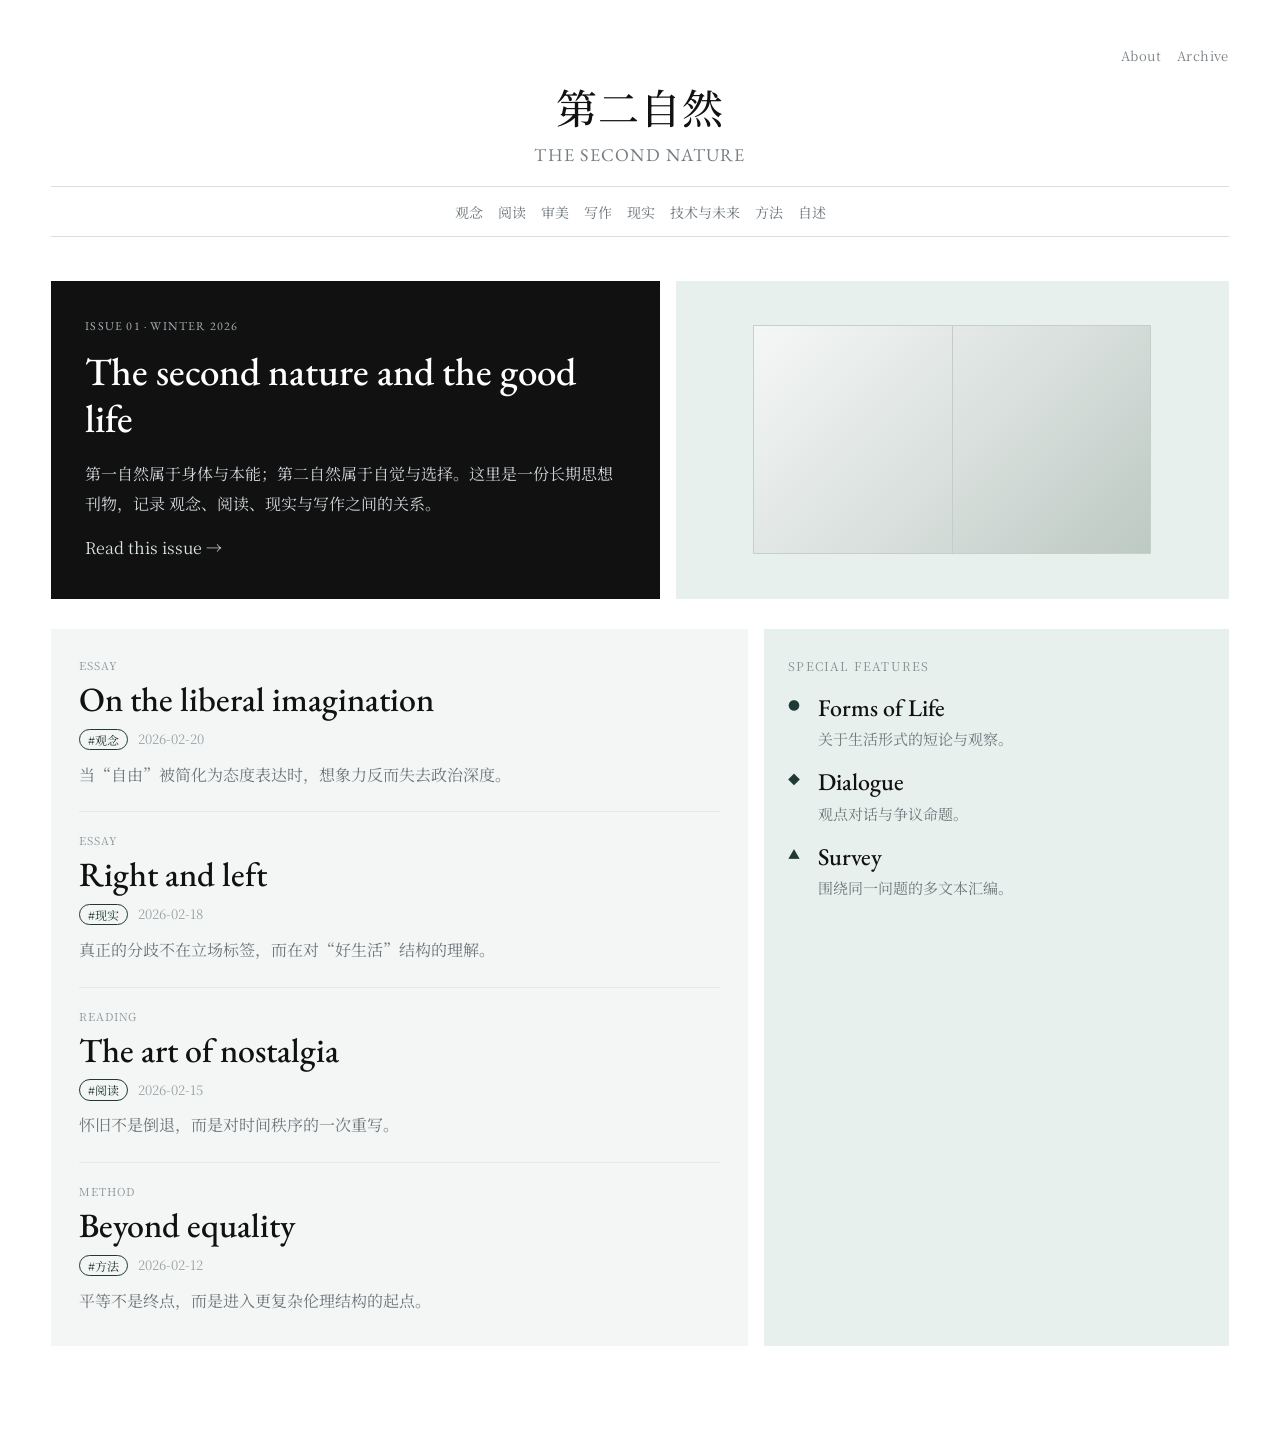
==== commit 2fbd4f0f: "feat: The Point style replica pass" ====
--- a/index.html
+++ b/index.html
@@ -4,6 +4,12 @@
     <meta charset="UTF-8" />
     <meta name="viewport" content="width=device-width, initial-scale=1.0" />
     <title>第二自然 | The Second Nature</title>
+    <link rel="preconnect" href="https://fonts.googleapis.com" />
+    <link rel="preconnect" href="https://fonts.gstatic.com" crossorigin />
+    <link
+      href="https://fonts.googleapis.com/css2?family=EB+Garamond:wght@400;500;600&family=Noto+Serif+SC:wght@400;500;600&display=swap"
+      rel="stylesheet"
+    />
     <link rel="stylesheet" href="./styles.css" />
   </head>
   <body>
@@ -16,7 +22,7 @@
 
         <div class="masthead">
           <h1>第二自然</h1>
-          <p class="brand-en">The Second Nature</p>
+          <p class="brand-en">THE SECOND NATURE</p>
         </div>
 
         <nav class="main-nav" aria-label="main navigation">
@@ -32,88 +38,78 @@
       </header>
 
       <main>
-        <section class="intro" aria-label="opening statement">
-          <p class="issue">ISSUE 01 · SPRING 2026</p>
-          <div class="manifesto">
-            <p>第一自然属于身体与本能。第二自然属于自觉与选择。</p>
-            <p>在反复的阅读、思考与沉默之后，人开始形成一种更缓慢、更清醒的存在方式。</p>
-            <p>这里不是表达的舞台，而是秩序生成的地方。</p>
+        <section class="issue-hero" aria-label="issue hero">
+          <div class="issue-copy">
+            <p class="issue-meta">ISSUE 01 · WINTER 2026</p>
+            <h2>The second nature and the good life</h2>
+            <p class="issue-sub">
+              第一自然属于身体与本能；第二自然属于自觉与选择。这里是一份长期思想刊物，记录
+              观念、阅读、现实与写作之间的关系。
+            </p>
+            <a href="#" class="issue-link">Read this issue →</a>
+          </div>
+          <div class="issue-image" aria-hidden="true">
+            <div class="book"></div>
           </div>
         </section>
 
-        <section class="lead-grid" aria-label="featured and latest">
-          <article class="featured">
-            <h2>Featured</h2>
-            <h3><a href="#">主体边界与第二自然</a></h3>
-            <p class="meta-row">
-              <span class="tag">#主体性</span>
-              <time datetime="2026-02-20">2026-02-20</time>
-            </p>
-            <p class="summary">主体不是一个固定内核，而是在阅读、关系、制度与技术反馈中持续被重写。所谓“第二自然”，是人在长期训练中形成的自觉结构与判断能力。</p>
-            <a class="read-more" href="#">阅读全文 →</a>
-          </article>
+        <section class="content-grid" aria-label="articles and special features">
+          <div class="articles">
+            <article class="entry">
+              <p class="entry-kicker">Essay</p>
+              <h3><a href="#">On the liberal imagination</a></h3>
+              <p class="entry-meta"><span>#观念</span><time datetime="2026-02-20">2026-02-20</time></p>
+              <p class="entry-summary">当“自由”被简化为态度表达时，想象力反而失去政治深度。</p>
+            </article>
 
-          <aside class="latest">
-            <h2>Latest</h2>
+            <article class="entry">
+              <p class="entry-kicker">Essay</p>
+              <h3><a href="#">Right and left</a></h3>
+              <p class="entry-meta"><span>#现实</span><time datetime="2026-02-18">2026-02-18</time></p>
+              <p class="entry-summary">真正的分歧不在立场标签，而在对“好生活”结构的理解。</p>
+            </article>
+
+            <article class="entry">
+              <p class="entry-kicker">Reading</p>
+              <h3><a href="#">The art of nostalgia</a></h3>
+              <p class="entry-meta"><span>#阅读</span><time datetime="2026-02-15">2026-02-15</time></p>
+              <p class="entry-summary">怀旧不是倒退，而是对时间秩序的一次重写。</p>
+            </article>
+
+            <article class="entry">
+              <p class="entry-kicker">Method</p>
+              <h3><a href="#">Beyond equality</a></h3>
+              <p class="entry-meta"><span>#方法</span><time datetime="2026-02-12">2026-02-12</time></p>
+              <p class="entry-summary">平等不是终点，而是进入更复杂伦理结构的起点。</p>
+            </article>
+          </div>
+
+          <aside class="special">
+            <h4>Special Features</h4>
             <ul>
               <li>
-                <a href="#">阅读不是吸收，而是转译</a>
-                <p><span class="tag">#阅读方法</span><time datetime="2026-02-18">2026-02-18</time></p>
+                <span class="icon">●</span>
+                <div>
+                  <strong>Forms of Life</strong>
+                  <p>关于生活形式的短论与观察。</p>
+                </div>
               </li>
               <li>
-                <a href="#">长写作作为认知训练</a>
-                <p><span class="tag">#写作</span><time datetime="2026-02-15">2026-02-15</time></p>
+                <span class="icon">◆</span>
+                <div>
+                  <strong>Dialogue</strong>
+                  <p>观点对话与争议命题。</p>
+                </div>
               </li>
               <li>
-                <a href="#">结构先于叙事：现实判断的方法</a>
-                <p><span class="tag">#社会结构</span><time datetime="2026-02-12">2026-02-12</time></p>
-              </li>
-              <li>
-                <a href="#">形式、距离与审美判断</a>
-                <p><span class="tag">#审美</span><time datetime="2026-02-10">2026-02-10</time></p>
-              </li>
-              <li>
-                <a href="#">技术时代的自我校正</a>
-                <p><span class="tag">#AI与未来</span><time datetime="2026-02-08">2026-02-08</time></p>
+                <span class="icon">▲</span>
+                <div>
+                  <strong>Survey</strong>
+                  <p>围绕同一问题的多文本汇编。</p>
+                </div>
               </li>
             </ul>
           </aside>
-        </section>
-
-        <section class="bottom-grid">
-          <section class="directory" aria-label="section directory">
-            <h2>栏目目录</h2>
-            <ul>
-              <li><a href="#">观念</a><span>概念澄清与命题推演</span></li>
-              <li><a href="#">阅读</a><span>从文本到问题意识</span></li>
-              <li><a href="#">审美</a><span>作品形式与判断结构</span></li>
-              <li><a href="#">写作</a><span>完整长文与阶段输出</span></li>
-              <li><a href="#">现实</a><span>社会机制与叙事逻辑</span></li>
-              <li><a href="#">技术与未来</a><span>AI对秩序与组织的重塑</span></li>
-              <li><a href="#">方法</a><span>思考、研究、写作方法</span></li>
-              <li><a href="#">自述</a><span>片段、短札与未完成问题</span></li>
-            </ul>
-          </section>
-
-          <section class="paths-tags">
-            <section class="reading-paths" aria-label="reading paths">
-              <h2>阅读路径</h2>
-              <p><a href="#">第一次来：观念 → 方法 → 自述</a></p>
-              <p><a href="#">关注现实：现实 → 技术与未来 → 写作</a></p>
-              <p><a href="#">偏审美：阅读 → 审美 → 写作</a></p>
-            </section>
-
-            <section class="common-tags" aria-label="common tags">
-              <h2>常用标签</h2>
-              <div class="tag-list">
-                <a href="#">#主体性</a>
-                <a href="#">#现代性</a>
-                <a href="#">#方法论</a>
-                <a href="#">#技术伦理</a>
-                <a href="#">#社会结构</a>
-              </div>
-            </section>
-          </section>
         </section>
       </main>
     </div>
--- a/styles.css
+++ b/styles.css
@@ -1,11 +1,12 @@
 :root {
   --bg: #ffffff;
-  --text: #121212;
-  --muted: #6b6f72;
-  --soft: #767d82;
-  --line: #e6ebe9;
-  --accent: #1f3a34;
-  --accent-hover: #18332e;
+  --black: #111111;
+  --gray-1: #f4f5f5;
+  --gray-2: #e6e9e8;
+  --gray-3: #6f767b;
+  --line: #d9dfdc;
+  --ink: #1f3a34;
+  --ink-soft: #e8f0ed;
 }
 
 * {
@@ -17,35 +18,35 @@
   margin: 0;
   padding: 0;
   background: var(--bg);
-  color: var(--text);
+  color: var(--black);
 }
 
 body {
-  font-family: "Source Han Serif SC", "Source Han Serif CN", "Noto Serif SC", serif;
+  font-family: "Source Han Serif SC", "Noto Serif SC", serif;
   line-height: 1.9;
 }
 
 .container {
-  width: min(1120px, 92vw);
+  width: min(1180px, 92vw);
   margin: 0 auto;
-  padding: 52px 0 90px;
+  padding: 44px 0 88px;
 }
 
 a {
-  color: var(--text);
+  color: var(--black);
   text-decoration: none;
-  text-underline-offset: 0.2em;
+  text-underline-offset: 0.22em;
   transition: color 0.2s ease, text-decoration-color 0.2s ease;
 }
 
 a:hover {
-  color: var(--accent-hover);
+  color: var(--ink);
   text-decoration: underline;
-  text-decoration-color: var(--accent-hover);
+  text-decoration-color: var(--ink);
 }
 
 .site-header {
-  margin-bottom: 58px;
+  margin-bottom: 44px;
 }
 
 .utility-nav {
@@ -53,22 +54,22 @@
   justify-content: flex-end;
   gap: 16px;
   font-size: 13px;
-  color: var(--muted);
+  margin-bottom: 14px;
 }
 
 .utility-nav a {
-  color: #80878c;
+  color: #7b8287;
   letter-spacing: 0.03em;
 }
 
 .masthead {
   text-align: center;
-  margin: 16px 0 22px;
+  margin-bottom: 14px;
 }
 
 .masthead h1 {
   margin: 0;
-  font-size: 40px;
+  font-size: 41px;
   line-height: 1.15;
   font-weight: 500;
   letter-spacing: 0.02em;
@@ -76,243 +77,225 @@
 
 .brand-en {
   margin: 8px 0 0;
-  font-family: "EB Garamond", "Georgia", serif;
+  font-family: "EB Garamond", Georgia, serif;
   font-size: 18px;
-  line-height: 1.3;
-  color: #767d82;
-  letter-spacing: 0.06em;
+  color: #757c81;
+  letter-spacing: 0.07em;
 }
 
 .main-nav {
   display: flex;
+  flex-wrap: wrap;
   justify-content: center;
-  flex-wrap: wrap;
-  gap: 8px 16px;
-  padding: 12px 0;
+  gap: 7px 15px;
+  font-size: 14px;
+  padding: 12px 0 10px;
   border-top: 1px solid var(--line);
   border-bottom: 1px solid var(--line);
 }
 
 .main-nav a {
-  font-size: 14px;
-  color: #70777c;
+  color: #6d757a;
 }
 
 main {
   display: grid;
-  gap: 72px;
-}
-
-.intro {
-  max-width: 860px;
-  margin: 0 auto;
-}
-
-.issue {
-  margin: 0 0 16px;
-  font-size: 11px;
-  color: #96a0a5;
+  gap: 30px;
+}
+
+.issue-hero {
+  display: grid;
+  grid-template-columns: 1.1fr 1fr;
+  gap: 16px;
+}
+
+.issue-copy {
+  background: var(--black);
+  color: #f5f6f6;
+  padding: 34px 34px 36px;
+}
+
+.issue-meta {
+  margin: 0;
+  font-family: "EB Garamond", Georgia, serif;
+  font-size: 12px;
   letter-spacing: 0.1em;
+  color: #a6b0b5;
   text-transform: uppercase;
-  text-align: center;
-}
-
-.manifesto {
-  text-align: center;
-}
-
-.manifesto p {
-  margin: 0;
-  font-size: 24px;
-  line-height: 1.95;
+}
+
+.issue-copy h2 {
+  margin: 12px 0 0;
+  font-family: "EB Garamond", Georgia, serif;
+  font-size: 39px;
+  line-height: 1.2;
   font-weight: 500;
-}
-
-.manifesto p + p {
-  margin-top: 26px;
-}
-
-.lead-grid {
-  display: grid;
-  grid-template-columns: 1.42fr 0.88fr;
-  gap: 70px;
-  align-items: start;
-}
-
-.featured h2,
-.latest h2,
-.directory h2,
-.reading-paths h2,
-.common-tags h2 {
-  margin: 0 0 14px;
-  font-size: 13px;
-  color: #8e9599;
-  letter-spacing: 0.05em;
-  font-weight: 400;
-  text-transform: uppercase;
-}
-
-.featured h3 {
-  margin: 0;
-  padding-left: 14px;
+  color: #ffffff;
+}
+
+.issue-sub {
+  margin: 16px 0 0;
+  font-size: 16px;
+  color: #cfd5d8;
+  line-height: 1.86;
+}
+
+.issue-link {
+  display: inline-block;
+  margin-top: 14px;
+  color: #d8e4df;
+}
+
+.issue-image {
+  background: var(--ink-soft);
+  display: flex;
+  align-items: center;
+  justify-content: center;
+  min-height: 290px;
+}
+
+.book {
+  width: 72%;
+  height: 72%;
+  background: linear-gradient(135deg, #f5f7f6 0%, #d8dfdc 55%, #bdc9c3 100%);
+  border: 1px solid #c5d0cb;
   position: relative;
-  font-size: 30px;
-  line-height: 1.35;
-  font-weight: 600;
-}
-
-.featured h3::before {
+}
+
+.book::before {
   content: "";
   position: absolute;
-  left: 0;
-  top: 0.18em;
-  width: 2px;
-  height: 1.05em;
-  background: var(--accent);
-}
-
-.meta-row {
-  margin: 12px 0 0;
-  display: flex;
-  gap: 12px;
-  align-items: center;
-}
-
-.tag {
-  display: inline-block;
-  border: 1px solid var(--accent);
-  border-radius: 999px;
-  color: var(--accent);
-  font-size: 12px;
-  line-height: 1.7;
-  padding: 0 8px;
-}
-
-time {
-  color: #98a0a5;
-  font-size: 13px;
-}
-
-.summary {
-  margin: 12px 0 0;
-  color: var(--soft);
-  font-size: 16px;
-  line-height: 1.9;
-  max-width: 70ch;
-}
-
-.read-more {
-  display: inline-block;
-  margin-top: 10px;
-  color: var(--accent);
-  font-size: 16px;
-}
-
-.latest ul {
-  margin: 0;
-  padding: 0;
-  list-style: none;
-}
-
-.latest li {
-  padding-top: 12px;
-}
-
-.latest li + li {
-  margin-top: 12px;
-}
-
-.latest li a {
-  font-size: 20px;
-  line-height: 1.45;
-  color: #101010;
-}
-
-.latest li p {
-  margin: 7px 0 0;
+  left: 50%;
+  top: 0;
+  width: 1px;
+  height: 100%;
+  background: #c3ccc8;
+}
+
+.content-grid {
+  display: grid;
+  grid-template-columns: 1.2fr 0.8fr;
+  gap: 16px;
+}
+
+.articles {
+  background: var(--gray-1);
+  padding: 26px 28px 30px;
+}
+
+.entry + .entry {
+  margin-top: 22px;
+  padding-top: 18px;
+  border-top: 1px solid var(--gray-2);
+}
+
+.entry-kicker {
+  margin: 0;
+  font-size: 11px;
+  text-transform: uppercase;
+  letter-spacing: 0.08em;
+  color: #8f989d;
+}
+
+.entry h3 {
+  margin: 4px 0 0;
+  font-family: "EB Garamond", Georgia, serif;
+  font-size: 34px;
+  line-height: 1.15;
+  font-weight: 500;
+}
+
+.entry-meta {
+  margin: 8px 0 0;
   display: flex;
   gap: 10px;
   align-items: center;
 }
 
-.bottom-grid {
-  display: grid;
-  grid-template-columns: 1.25fr 0.95fr;
-  gap: 72px;
-  padding-top: 26px;
-  border-top: 1px solid var(--line);
-}
-
-.directory ul {
+.entry-meta span {
+  border: 1px solid var(--ink);
+  color: var(--ink);
+  border-radius: 999px;
+  font-size: 12px;
+  line-height: 1.6;
+  padding: 0 8px;
+}
+
+.entry-meta time {
+  color: #9aa3a8;
+  font-size: 13px;
+}
+
+.entry-summary {
+  margin: 8px 0 0;
+  font-size: 16px;
+  line-height: 1.86;
+  color: var(--gray-3);
+}
+
+.special {
+  background: var(--ink-soft);
+  padding: 26px 24px;
+}
+
+.special h4 {
+  margin: 0 0 16px;
+  font-size: 12px;
+  font-weight: 400;
+  text-transform: uppercase;
+  letter-spacing: 0.1em;
+  color: #869095;
+}
+
+.special ul {
   margin: 0;
   padding: 0;
   list-style: none;
-}
-
-.directory li {
-  display: flex;
-  align-items: baseline;
-  gap: 12px;
-  padding: 13px 0;
-}
-
-.directory li a {
-  font-size: 19px;
-}
-
-.directory li span {
-  color: var(--soft);
-  font-size: 16px;
-}
-
-.paths-tags {
-  display: grid;
-  gap: 34px;
-}
-
-.reading-paths p {
-  margin: 0 0 11px;
-}
-
-.reading-paths a {
-  font-size: 18px;
-}
-
-.tag-list {
-  display: flex;
-  flex-wrap: wrap;
+  display: grid;
+  gap: 16px;
+}
+
+.special li {
+  display: grid;
+  grid-template-columns: 20px 1fr;
   gap: 10px;
 }
 
-.tag-list a {
-  display: inline-block;
-  border: 1px solid var(--accent);
-  border-radius: 999px;
-  color: var(--accent);
+.icon {
+  color: var(--ink);
   font-size: 12px;
-  line-height: 1.7;
-  padding: 0 10px;
-}
-
-.tag-list a:hover {
-  text-decoration: none;
-  border-color: var(--accent-hover);
+  line-height: 1.4;
+  padding-top: 3px;
+}
+
+.special strong {
+  display: block;
+  font-family: "EB Garamond", Georgia, serif;
+  font-size: 24px;
+  line-height: 1.15;
+  font-weight: 500;
+}
+
+.special p {
+  margin: 4px 0 0;
+  color: #6f787d;
+  font-size: 15px;
+  line-height: 1.8;
 }
 
 @media (max-width: 980px) {
   .container {
     width: min(760px, 92vw);
-    padding-top: 34px;
-  }
-
-  .lead-grid,
-  .bottom-grid {
+    padding-top: 30px;
+  }
+
+  .issue-hero,
+  .content-grid {
     grid-template-columns: 1fr;
-    gap: 40px;
-  }
-
-  .manifesto p {
-    font-size: 22px;
+  }
+
+  .issue-copy h2 {
+    font-size: 33px;
   }
 }
 
@@ -327,18 +310,15 @@
 
   .main-nav {
     justify-content: flex-start;
-    gap: 6px 14px;
-  }
-
-  .featured h3 {
-    font-size: 27px;
-  }
-
-  .latest li a {
-    font-size: 19px;
-  }
-
-  .directory li {
-    display: block;
-  }
-}
+  }
+
+  .issue-copy,
+  .articles,
+  .special {
+    padding: 20px;
+  }
+
+  .entry h3 {
+    font-size: 29px;
+  }
+}
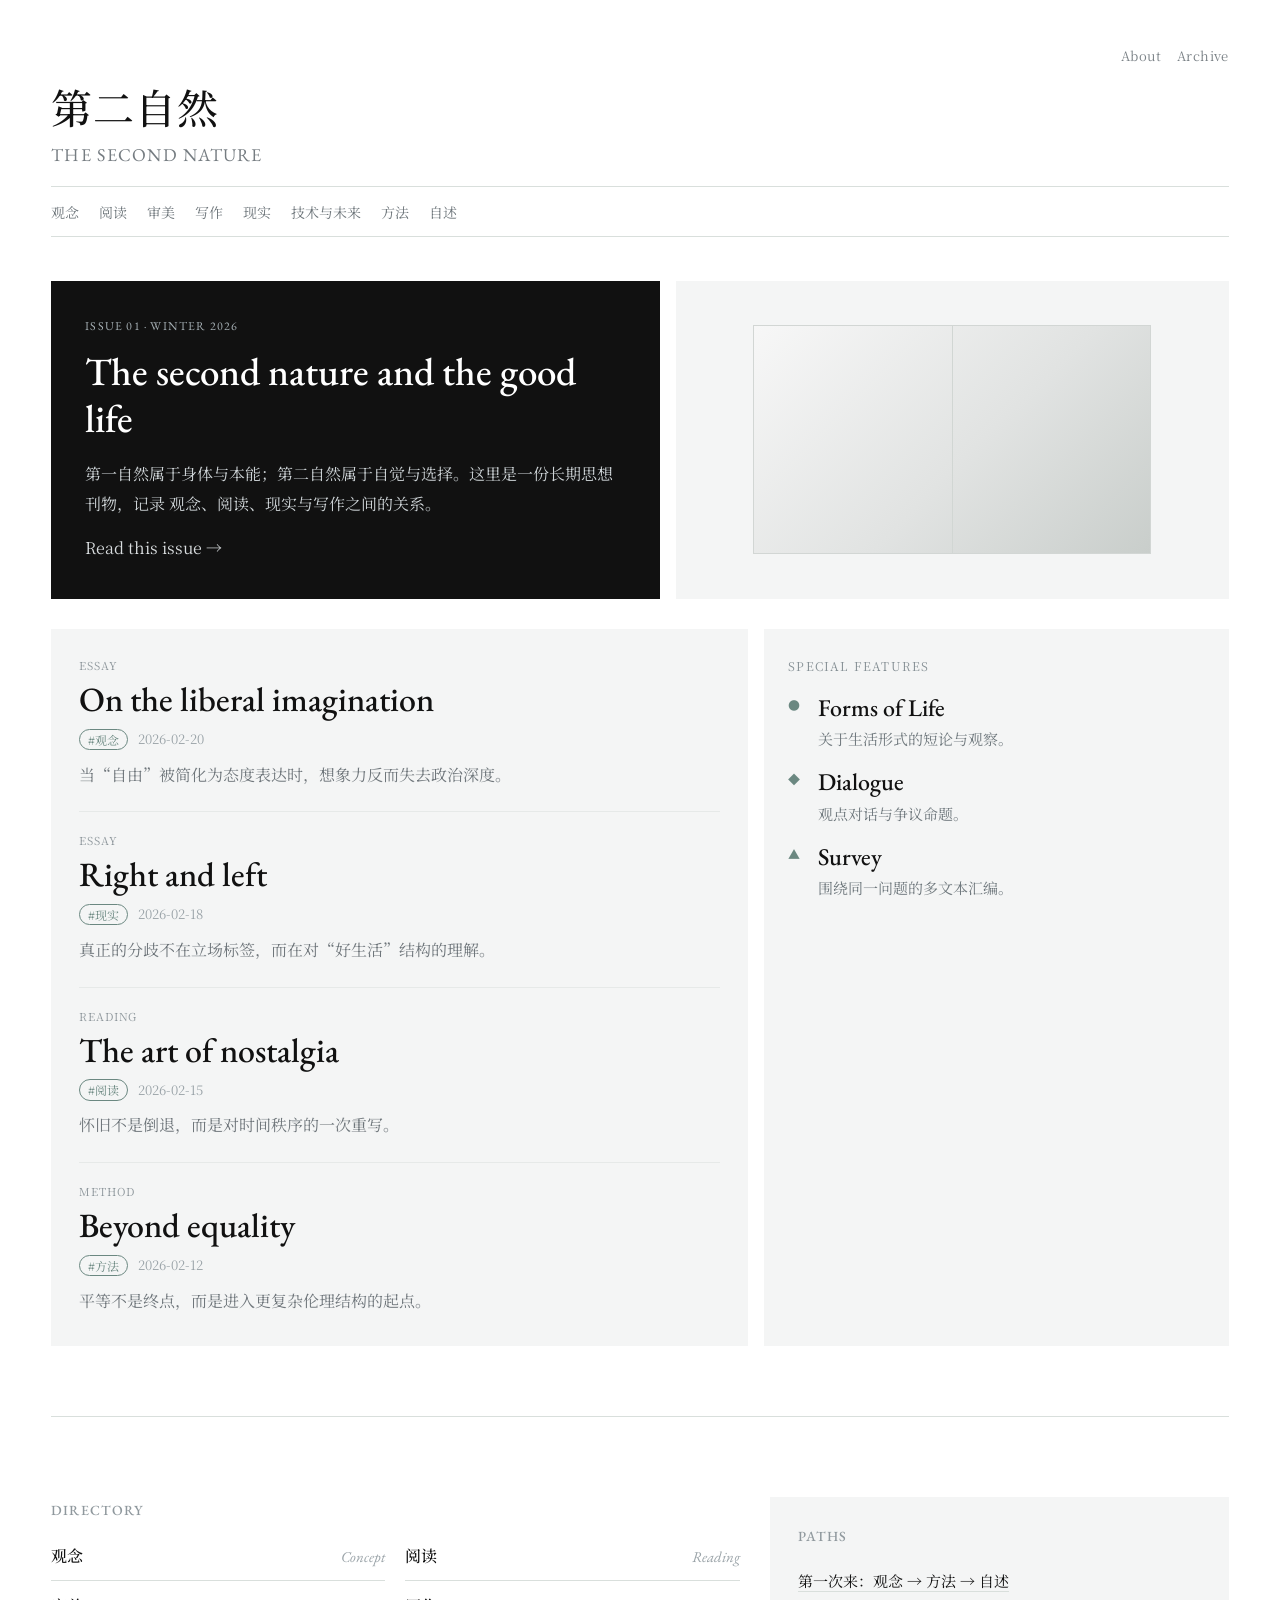
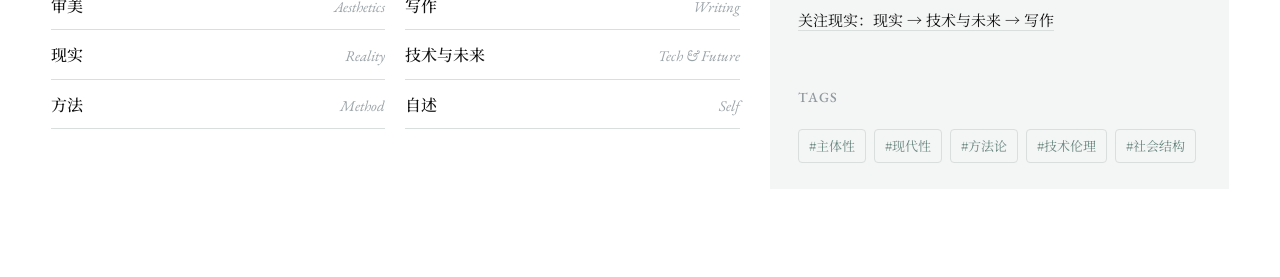
==== commit 1b176c67: "feat: complete bottom section structure" ====
--- a/index.html
+++ b/index.html
@@ -111,6 +111,43 @@
             </ul>
           </aside>
         </section>
+
+        <div class="section-divider" aria-hidden="true"></div>
+
+        <section class="bottom-grid">
+          <section class="directory" aria-label="section directory">
+            <h2>Directory</h2>
+            <ul>
+              <li><a href="#">观念</a><span>Concept</span></li>
+              <li><a href="#">阅读</a><span>Reading</span></li>
+              <li><a href="#">审美</a><span>Aesthetics</span></li>
+              <li><a href="#">写作</a><span>Writing</span></li>
+              <li><a href="#">现实</a><span>Reality</span></li>
+              <li><a href="#">技术与未来</a><span>Tech & Future</span></li>
+              <li><a href="#">方法</a><span>Method</span></li>
+              <li><a href="#">自述</a><span>Self</span></li>
+            </ul>
+          </section>
+
+          <section class="paths-tags">
+            <div class="reading-paths">
+              <h2>Paths</h2>
+              <p><a href="#">第一次来：观念 → 方法 → 自述</a></p>
+              <p><a href="#">关注现实：现实 → 技术与未来 → 写作</a></p>
+            </div>
+
+            <div class="common-tags">
+              <h2>Tags</h2>
+              <div class="tag-list">
+                <a href="#">#主体性</a>
+                <a href="#">#现代性</a>
+                <a href="#">#方法论</a>
+                <a href="#">#技术伦理</a>
+                <a href="#">#社会结构</a>
+              </div>
+            </div>
+          </section>
+        </section>
       </main>
     </div>
   </body>
--- a/styles.css
+++ b/styles.css
@@ -5,8 +5,7 @@
   --gray-2: #e6e9e8;
   --gray-3: #6f767b;
   --line: #d9dfdc;
-  --ink: #1f3a34;
-  --ink-soft: #e8f0ed;
+  --ink: #6b8881;
 }
 
 * {
@@ -63,7 +62,7 @@
 }
 
 .masthead {
-  text-align: center;
+  text-align: left;
   margin-bottom: 14px;
 }
 
@@ -86,8 +85,8 @@
 .main-nav {
   display: flex;
   flex-wrap: wrap;
-  justify-content: center;
-  gap: 7px 15px;
+  justify-content: flex-start;
+  gap: 7px 20px;
   font-size: 14px;
   padding: 12px 0 10px;
   border-top: 1px solid var(--line);
@@ -143,11 +142,11 @@
 .issue-link {
   display: inline-block;
   margin-top: 14px;
-  color: #d8e4df;
+  color: #d9dddf;
 }
 
 .issue-image {
-  background: var(--ink-soft);
+  background: var(--gray-1);
   display: flex;
   align-items: center;
   justify-content: center;
@@ -157,8 +156,8 @@
 .book {
   width: 72%;
   height: 72%;
-  background: linear-gradient(135deg, #f5f7f6 0%, #d8dfdc 55%, #bdc9c3 100%);
-  border: 1px solid #c5d0cb;
+  background: linear-gradient(135deg, #f7f7f7 0%, #e1e3e2 55%, #c9cecb 100%);
+  border: 1px solid #d2d6d4;
   position: relative;
 }
 
@@ -169,7 +168,7 @@
   top: 0;
   width: 1px;
   height: 100%;
-  background: #c3ccc8;
+  background: #d1d6d3;
 }
 
 .content-grid {
@@ -234,7 +233,7 @@
 }
 
 .special {
-  background: var(--ink-soft);
+  background: var(--gray-1);
   padding: 26px 24px;
 }
 
@@ -322,3 +321,103 @@
     font-size: 29px;
   }
 }
+
+.section-divider {
+  height: 1px;
+  background: var(--line);
+  margin: 40px 0;
+  border: none;
+}
+
+.bottom-grid {
+  display: grid;
+  grid-template-columns: 1.2fr 0.8fr;
+  gap: 30px;
+  padding-top: 10px;
+}
+
+.directory h2,
+.reading-paths h2,
+.common-tags h2 {
+  font-family: "EB Garamond", Georgia, serif;
+  font-size: 14px;
+  text-transform: uppercase;
+  letter-spacing: 0.08em;
+  color: #8f989d;
+  margin: 0 0 18px;
+  font-weight: 500;
+}
+
+.directory ul {
+  margin: 0;
+  padding: 0;
+  list-style: none;
+  display: grid;
+  grid-template-columns: 1fr 1fr;
+  gap: 10px 20px;
+}
+
+.directory li {
+  display: flex;
+  justify-content: space-between;
+  border-bottom: 1px solid var(--line);
+  padding-bottom: 8px;
+  align-items: baseline;
+}
+
+.directory a {
+  font-size: 16px;
+  font-weight: 500;
+}
+
+.directory span {
+  font-family: "EB Garamond", Georgia, serif;
+  font-style: italic;
+  color: #9aa3a8;
+  font-size: 15px;
+}
+
+.paths-tags {
+  display: flex;
+  flex-direction: column;
+  gap: 40px;
+  background: var(--gray-1);
+  padding: 26px 28px;
+}
+
+.reading-paths p {
+  margin: 0 0 10px;
+  font-size: 15px;
+  color: var(--gray-3);
+}
+
+.reading-paths a {
+  border-bottom: 1px solid var(--line);
+}
+
+.tag-list {
+  display: flex;
+  flex-wrap: wrap;
+  gap: 8px;
+}
+
+.tag-list a {
+  font-size: 13px;
+  color: var(--ink);
+  border: 1px solid var(--line);
+  padding: 4px 10px;
+  border-radius: 4px;
+  transition: all 0.2s;
+}
+
+.tag-list a:hover {
+  border-color: var(--ink);
+  background: #fff;
+  text-decoration: none;
+}
+
+@media (max-width: 980px) {
+  .bottom-grid {
+    grid-template-columns: 1fr;
+  }
+}
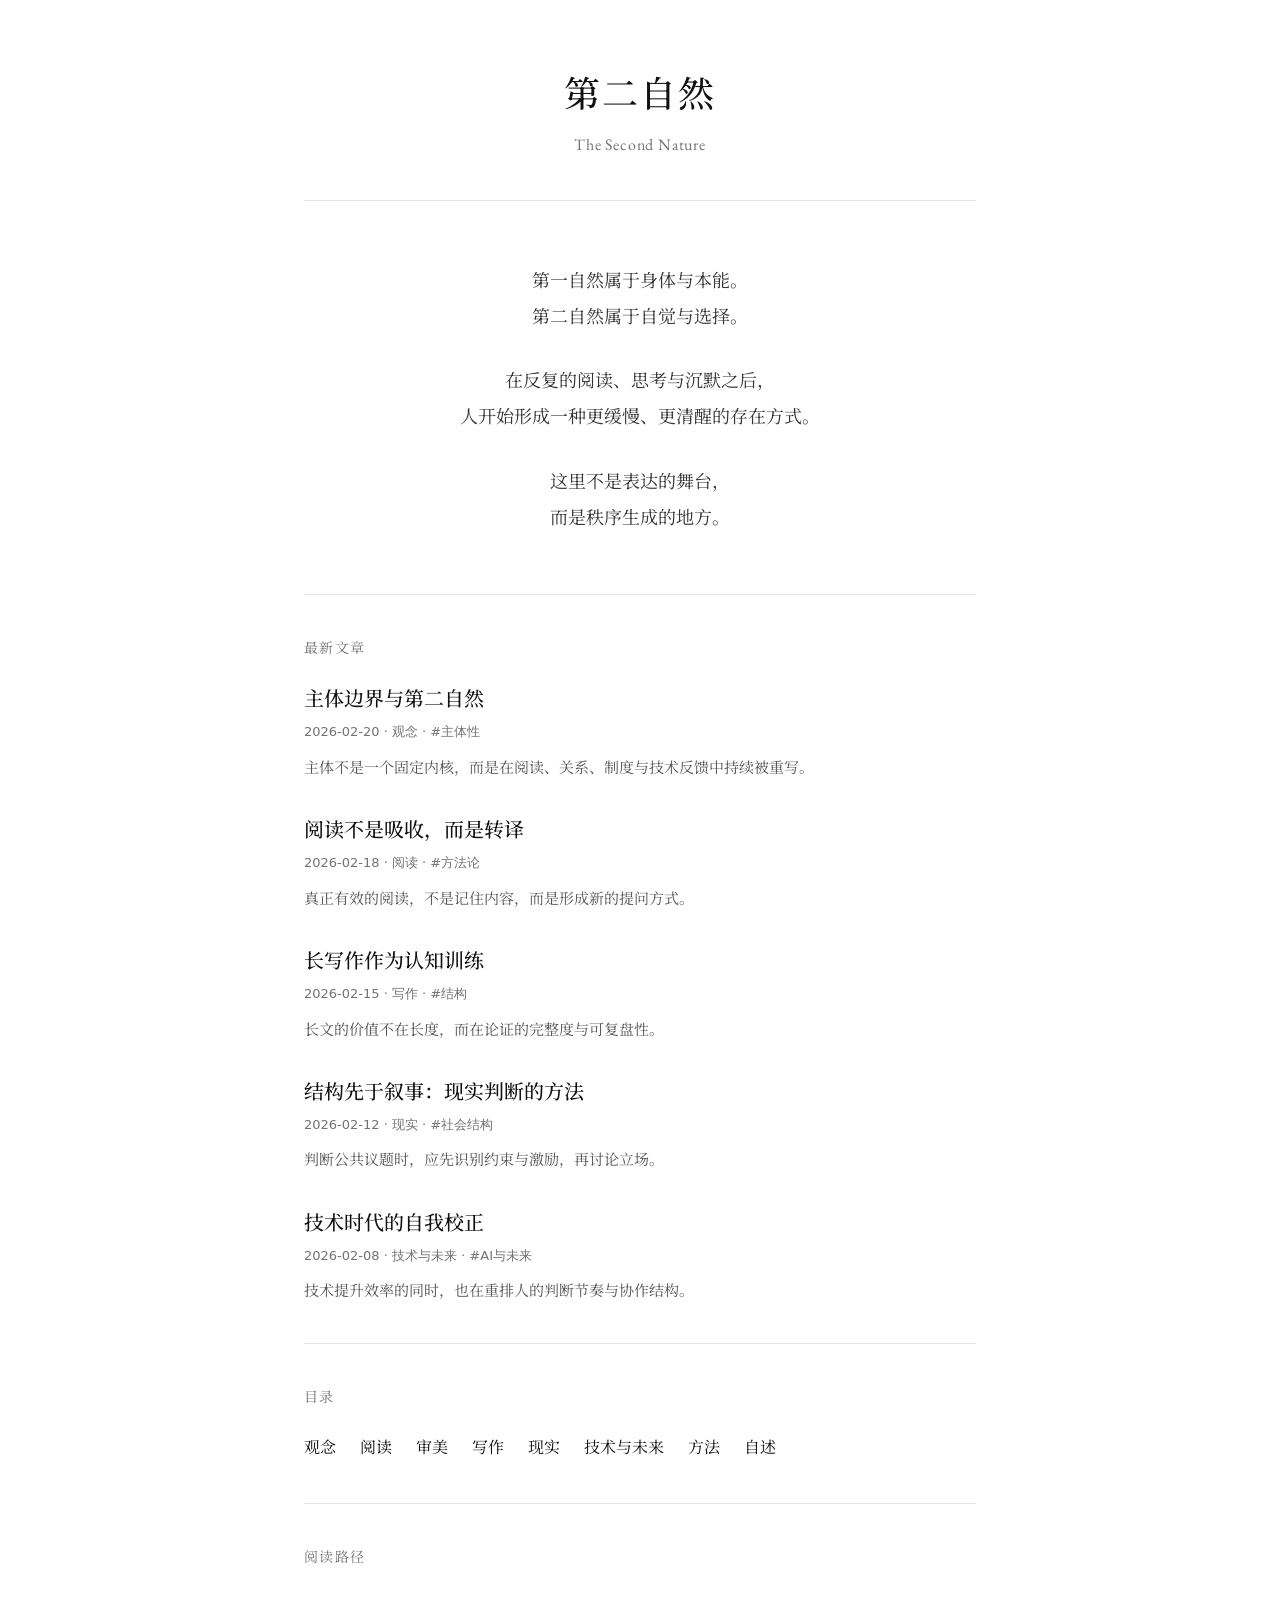
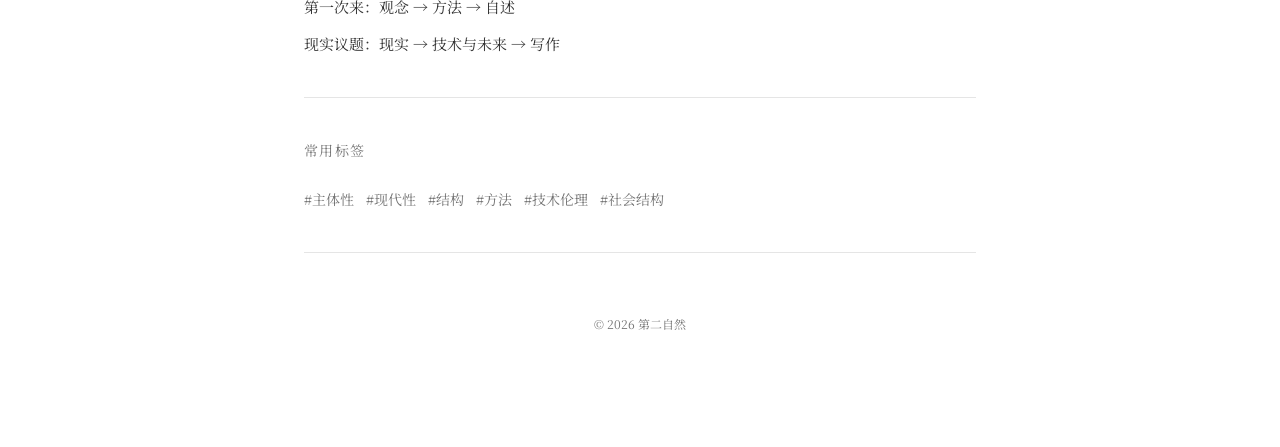
==== commit 251ecbf7: "feat: minimal chinese thought space layout" ====
--- a/index.html
+++ b/index.html
@@ -7,7 +7,7 @@
     <link rel="preconnect" href="https://fonts.googleapis.com" />
     <link rel="preconnect" href="https://fonts.gstatic.com" crossorigin />
     <link
-      href="https://fonts.googleapis.com/css2?family=EB+Garamond:wght@400;500;600&family=Noto+Serif+SC:wght@400;500;600&display=swap"
+      href="https://fonts.googleapis.com/css2?family=EB+Garamond:wght@400;500&family=Noto+Serif+SC:wght@400;500;600&family=Source+Han+Serif+SC:wght@400;500;600&display=swap"
       rel="stylesheet"
     />
     <link rel="stylesheet" href="./styles.css" />
@@ -15,140 +15,109 @@
   <body>
     <div class="container">
       <header class="site-header">
-        <div class="utility-nav">
-          <a href="#">About</a>
-          <a href="#">Archive</a>
-        </div>
-
         <div class="masthead">
           <h1>第二自然</h1>
-          <p class="brand-en">THE SECOND NATURE</p>
+          <p class="brand-en">The Second Nature</p>
         </div>
-
-        <nav class="main-nav" aria-label="main navigation">
-          <a href="#">观念</a>
-          <a href="#">阅读</a>
-          <a href="#">审美</a>
-          <a href="#">写作</a>
-          <a href="#">现实</a>
-          <a href="#">技术与未来</a>
-          <a href="#">方法</a>
-          <a href="#">自述</a>
-        </nav>
       </header>
 
       <main>
-        <section class="issue-hero" aria-label="issue hero">
-          <div class="issue-copy">
-            <p class="issue-meta">ISSUE 01 · WINTER 2026</p>
-            <h2>The second nature and the good life</h2>
-            <p class="issue-sub">
-              第一自然属于身体与本能；第二自然属于自觉与选择。这里是一份长期思想刊物，记录
-              观念、阅读、现实与写作之间的关系。
-            </p>
-            <a href="#" class="issue-link">Read this issue →</a>
-          </div>
-          <div class="issue-image" aria-hidden="true">
-            <div class="book"></div>
+        <div class="divider"></div>
+
+        <section class="hero-manifesto">
+          <p>第一自然属于身体与本能。</p>
+          <p>第二自然属于自觉与选择。</p>
+          <br />
+          <p>在反复的阅读、思考与沉默之后，</p>
+          <p>人开始形成一种更缓慢、更清醒的存在方式。</p>
+          <br />
+          <p>这里不是表达的舞台，</p>
+          <p>而是秩序生成的地方。</p>
+        </section>
+
+        <div class="divider"></div>
+
+        <section class="latest-articles">
+          <h2>最新文章</h2>
+          <div class="article-list">
+            <article class="entry">
+              <h3><a href="#">主体边界与第二自然</a></h3>
+              <div class="meta">2026-02-20 · 观念 · #主体性</div>
+              <p class="summary">主体不是一个固定内核，而是在阅读、关系、制度与技术反馈中持续被重写。</p>
+            </article>
+
+            <article class="entry">
+              <h3><a href="#">阅读不是吸收，而是转译</a></h3>
+              <div class="meta">2026-02-18 · 阅读 · #方法论</div>
+              <p class="summary">真正有效的阅读，不是记住内容，而是形成新的提问方式。</p>
+            </article>
+
+            <article class="entry">
+              <h3><a href="#">长写作作为认知训练</a></h3>
+              <div class="meta">2026-02-15 · 写作 · #结构</div>
+              <p class="summary">长文的价值不在长度，而在论证的完整度与可复盘性。</p>
+            </article>
+
+            <article class="entry">
+              <h3><a href="#">结构先于叙事：现实判断的方法</a></h3>
+              <div class="meta">2026-02-12 · 现实 · #社会结构</div>
+              <p class="summary">判断公共议题时，应先识别约束与激励，再讨论立场。</p>
+            </article>
+
+            <article class="entry">
+              <h3><a href="#">技术时代的自我校正</a></h3>
+              <div class="meta">2026-02-08 · 技术与未来 · #AI与未来</div>
+              <p class="summary">技术提升效率的同时，也在重排人的判断节奏与协作结构。</p>
+            </article>
           </div>
         </section>
 
-        <section class="content-grid" aria-label="articles and special features">
-          <div class="articles">
-            <article class="entry">
-              <p class="entry-kicker">Essay</p>
-              <h3><a href="#">On the liberal imagination</a></h3>
-              <p class="entry-meta"><span>#观念</span><time datetime="2026-02-20">2026-02-20</time></p>
-              <p class="entry-summary">当“自由”被简化为态度表达时，想象力反而失去政治深度。</p>
-            </article>
+        <div class="divider"></div>
 
-            <article class="entry">
-              <p class="entry-kicker">Essay</p>
-              <h3><a href="#">Right and left</a></h3>
-              <p class="entry-meta"><span>#现实</span><time datetime="2026-02-18">2026-02-18</time></p>
-              <p class="entry-summary">真正的分歧不在立场标签，而在对“好生活”结构的理解。</p>
-            </article>
-
-            <article class="entry">
-              <p class="entry-kicker">Reading</p>
-              <h3><a href="#">The art of nostalgia</a></h3>
-              <p class="entry-meta"><span>#阅读</span><time datetime="2026-02-15">2026-02-15</time></p>
-              <p class="entry-summary">怀旧不是倒退，而是对时间秩序的一次重写。</p>
-            </article>
-
-            <article class="entry">
-              <p class="entry-kicker">Method</p>
-              <h3><a href="#">Beyond equality</a></h3>
-              <p class="entry-meta"><span>#方法</span><time datetime="2026-02-12">2026-02-12</time></p>
-              <p class="entry-summary">平等不是终点，而是进入更复杂伦理结构的起点。</p>
-            </article>
-          </div>
-
-          <aside class="special">
-            <h4>Special Features</h4>
-            <ul>
-              <li>
-                <span class="icon">●</span>
-                <div>
-                  <strong>Forms of Life</strong>
-                  <p>关于生活形式的短论与观察。</p>
-                </div>
-              </li>
-              <li>
-                <span class="icon">◆</span>
-                <div>
-                  <strong>Dialogue</strong>
-                  <p>观点对话与争议命题。</p>
-                </div>
-              </li>
-              <li>
-                <span class="icon">▲</span>
-                <div>
-                  <strong>Survey</strong>
-                  <p>围绕同一问题的多文本汇编。</p>
-                </div>
-              </li>
-            </ul>
-          </aside>
+        <section class="directory-section">
+          <h2>目录</h2>
+          <nav class="directory-nav">
+            <a href="#">观念</a>
+            <a href="#">阅读</a>
+            <a href="#">审美</a>
+            <a href="#">写作</a>
+            <a href="#">现实</a>
+            <a href="#">技术与未来</a>
+            <a href="#">方法</a>
+            <a href="#">自述</a>
+          </nav>
         </section>
 
-        <div class="section-divider" aria-hidden="true"></div>
+        <div class="divider"></div>
 
-        <section class="bottom-grid">
-          <section class="directory" aria-label="section directory">
-            <h2>Directory</h2>
-            <ul>
-              <li><a href="#">观念</a><span>Concept</span></li>
-              <li><a href="#">阅读</a><span>Reading</span></li>
-              <li><a href="#">审美</a><span>Aesthetics</span></li>
-              <li><a href="#">写作</a><span>Writing</span></li>
-              <li><a href="#">现实</a><span>Reality</span></li>
-              <li><a href="#">技术与未来</a><span>Tech & Future</span></li>
-              <li><a href="#">方法</a><span>Method</span></li>
-              <li><a href="#">自述</a><span>Self</span></li>
-            </ul>
-          </section>
+        <section class="paths-section">
+          <h2>阅读路径</h2>
+          <div class="path-list">
+            <p>第一次来：观念 → 方法 → 自述</p>
+            <p>现实议题：现实 → 技术与未来 → 写作</p>
+          </div>
+        </section>
 
-          <section class="paths-tags">
-            <div class="reading-paths">
-              <h2>Paths</h2>
-              <p><a href="#">第一次来：观念 → 方法 → 自述</a></p>
-              <p><a href="#">关注现实：现实 → 技术与未来 → 写作</a></p>
-            </div>
+        <div class="divider"></div>
 
-            <div class="common-tags">
-              <h2>Tags</h2>
-              <div class="tag-list">
-                <a href="#">#主体性</a>
-                <a href="#">#现代性</a>
-                <a href="#">#方法论</a>
-                <a href="#">#技术伦理</a>
-                <a href="#">#社会结构</a>
-              </div>
-            </div>
-          </section>
+        <section class="tags-section">
+          <h2>常用标签</h2>
+          <div class="tag-cloud">
+            <span>#主体性</span>
+            <span>#现代性</span>
+            <span>#结构</span>
+            <span>#方法</span>
+            <span>#技术伦理</span>
+            <span>#社会结构</span>
+          </div>
         </section>
+
+        <div class="divider"></div>
       </main>
+
+      <footer class="site-footer">
+        <p>© 2026 第二自然</p>
+      </footer>
     </div>
   </body>
 </html>
--- a/styles.css
+++ b/styles.css
@@ -1,423 +1,173 @@
 :root {
   --bg: #ffffff;
-  --black: #111111;
-  --gray-1: #f4f5f5;
-  --gray-2: #e6e9e8;
-  --gray-3: #6f767b;
-  --line: #d9dfdc;
-  --ink: #6b8881;
+  --text: #111111;
+  --meta: #737373;
+  --line: #e5e5e5;
+  --accent: #5b7a73; /* 延续之前的墨绿色，但只做点缀 */
 }
 
 * {
   box-sizing: border-box;
 }
 
-html,
 body {
   margin: 0;
   padding: 0;
   background: var(--bg);
-  color: var(--black);
-}
-
-body {
+  color: var(--text);
   font-family: "Source Han Serif SC", "Noto Serif SC", serif;
-  line-height: 1.9;
+  line-height: 1.8;
+  -webkit-font-smoothing: antialiased;
 }
 
 .container {
-  width: min(1180px, 92vw);
+  max-width: 720px; /* 收窄宽度，更像阅读空间 */
   margin: 0 auto;
-  padding: 44px 0 88px;
+  padding: 60px 24px 100px;
 }
 
-a {
-  color: var(--black);
-  text-decoration: none;
-  text-underline-offset: 0.22em;
-  transition: color 0.2s ease, text-decoration-color 0.2s ease;
-}
-
-a:hover {
-  color: var(--ink);
-  text-decoration: underline;
-  text-decoration-color: var(--ink);
-}
-
+/* Header */
 .site-header {
-  margin-bottom: 44px;
-}
-
-.utility-nav {
-  display: flex;
-  justify-content: flex-end;
-  gap: 16px;
-  font-size: 13px;
-  margin-bottom: 14px;
-}
-
-.utility-nav a {
-  color: #7b8287;
-  letter-spacing: 0.03em;
-}
-
-.masthead {
-  text-align: left;
-  margin-bottom: 14px;
+  text-align: center;
+  margin-bottom: 40px;
 }
 
 .masthead h1 {
   margin: 0;
-  font-size: 41px;
-  line-height: 1.15;
+  font-size: 36px;
   font-weight: 500;
-  letter-spacing: 0.02em;
+  letter-spacing: 0.05em;
+  color: var(--text);
 }
 
 .brand-en {
-  margin: 8px 0 0;
-  font-family: "EB Garamond", Georgia, serif;
-  font-size: 18px;
-  color: #757c81;
-  letter-spacing: 0.07em;
+  margin: 6px 0 0;
+  font-family: "EB Garamond", serif;
+  font-size: 16px;
+  color: var(--meta);
+  letter-spacing: 0.05em;
 }
 
-.main-nav {
-  display: flex;
-  flex-wrap: wrap;
-  justify-content: flex-start;
-  gap: 7px 20px;
-  font-size: 14px;
-  padding: 12px 0 10px;
-  border-top: 1px solid var(--line);
-  border-bottom: 1px solid var(--line);
-}
-
-.main-nav a {
-  color: #6d757a;
-}
-
-main {
-  display: grid;
-  gap: 30px;
-}
-
-.issue-hero {
-  display: grid;
-  grid-template-columns: 1.1fr 1fr;
-  gap: 16px;
-}
-
-.issue-copy {
-  background: var(--black);
-  color: #f5f6f6;
-  padding: 34px 34px 36px;
-}
-
-.issue-meta {
-  margin: 0;
-  font-family: "EB Garamond", Georgia, serif;
-  font-size: 12px;
-  letter-spacing: 0.1em;
-  color: #a6b0b5;
-  text-transform: uppercase;
-}
-
-.issue-copy h2 {
-  margin: 12px 0 0;
-  font-family: "EB Garamond", Georgia, serif;
-  font-size: 39px;
-  line-height: 1.2;
-  font-weight: 500;
-  color: #ffffff;
-}
-
-.issue-sub {
-  margin: 16px 0 0;
-  font-size: 16px;
-  color: #cfd5d8;
-  line-height: 1.86;
-}
-
-.issue-link {
-  display: inline-block;
-  margin-top: 14px;
-  color: #d9dddf;
-}
-
-.issue-image {
-  background: var(--gray-1);
-  display: flex;
-  align-items: center;
-  justify-content: center;
-  min-height: 290px;
-}
-
-.book {
-  width: 72%;
-  height: 72%;
-  background: linear-gradient(135deg, #f7f7f7 0%, #e1e3e2 55%, #c9cecb 100%);
-  border: 1px solid #d2d6d4;
-  position: relative;
-}
-
-.book::before {
-  content: "";
-  position: absolute;
-  left: 50%;
-  top: 0;
-  width: 1px;
-  height: 100%;
-  background: #d1d6d3;
-}
-
-.content-grid {
-  display: grid;
-  grid-template-columns: 1.2fr 0.8fr;
-  gap: 16px;
-}
-
-.articles {
-  background: var(--gray-1);
-  padding: 26px 28px 30px;
-}
-
-.entry + .entry {
-  margin-top: 22px;
-  padding-top: 18px;
-  border-top: 1px solid var(--gray-2);
-}
-
-.entry-kicker {
-  margin: 0;
-  font-size: 11px;
-  text-transform: uppercase;
-  letter-spacing: 0.08em;
-  color: #8f989d;
-}
-
-.entry h3 {
-  margin: 4px 0 0;
-  font-family: "EB Garamond", Georgia, serif;
-  font-size: 34px;
-  line-height: 1.15;
-  font-weight: 500;
-}
-
-.entry-meta {
-  margin: 8px 0 0;
-  display: flex;
-  gap: 10px;
-  align-items: center;
-}
-
-.entry-meta span {
-  border: 1px solid var(--ink);
-  color: var(--ink);
-  border-radius: 999px;
-  font-size: 12px;
-  line-height: 1.6;
-  padding: 0 8px;
-}
-
-.entry-meta time {
-  color: #9aa3a8;
-  font-size: 13px;
-}
-
-.entry-summary {
-  margin: 8px 0 0;
-  font-size: 16px;
-  line-height: 1.86;
-  color: var(--gray-3);
-}
-
-.special {
-  background: var(--gray-1);
-  padding: 26px 24px;
-}
-
-.special h4 {
-  margin: 0 0 16px;
-  font-size: 12px;
-  font-weight: 400;
-  text-transform: uppercase;
-  letter-spacing: 0.1em;
-  color: #869095;
-}
-
-.special ul {
-  margin: 0;
-  padding: 0;
-  list-style: none;
-  display: grid;
-  gap: 16px;
-}
-
-.special li {
-  display: grid;
-  grid-template-columns: 20px 1fr;
-  gap: 10px;
-}
-
-.icon {
-  color: var(--ink);
-  font-size: 12px;
-  line-height: 1.4;
-  padding-top: 3px;
-}
-
-.special strong {
-  display: block;
-  font-family: "EB Garamond", Georgia, serif;
-  font-size: 24px;
-  line-height: 1.15;
-  font-weight: 500;
-}
-
-.special p {
-  margin: 4px 0 0;
-  color: #6f787d;
-  font-size: 15px;
-  line-height: 1.8;
-}
-
-@media (max-width: 980px) {
-  .container {
-    width: min(760px, 92vw);
-    padding-top: 30px;
-  }
-
-  .issue-hero,
-  .content-grid {
-    grid-template-columns: 1fr;
-  }
-
-  .issue-copy h2 {
-    font-size: 33px;
-  }
-}
-
-@media (max-width: 560px) {
-  .masthead h1 {
-    font-size: 35px;
-  }
-
-  .brand-en {
-    font-size: 16px;
-  }
-
-  .main-nav {
-    justify-content: flex-start;
-  }
-
-  .issue-copy,
-  .articles,
-  .special {
-    padding: 20px;
-  }
-
-  .entry h3 {
-    font-size: 29px;
-  }
-}
-
-.section-divider {
+/* Divider */
+.divider {
   height: 1px;
-  background: var(--line);
+  background-color: var(--line);
   margin: 40px 0;
   border: none;
 }
 
-.bottom-grid {
-  display: grid;
-  grid-template-columns: 1.2fr 0.8fr;
-  gap: 30px;
-  padding-top: 10px;
+/* Hero / Manifesto */
+.hero-manifesto {
+  text-align: center;
+  padding: 20px 0;
 }
 
-.directory h2,
-.reading-paths h2,
-.common-tags h2 {
-  font-family: "EB Garamond", Georgia, serif;
-  font-size: 14px;
-  text-transform: uppercase;
-  letter-spacing: 0.08em;
-  color: #8f989d;
-  margin: 0 0 18px;
-  font-weight: 500;
+.hero-manifesto p {
+  margin: 0;
+  font-size: 18px;
+  line-height: 2;
+  color: #333;
 }
 
-.directory ul {
-  margin: 0;
-  padding: 0;
-  list-style: none;
-  display: grid;
-  grid-template-columns: 1fr 1fr;
-  gap: 10px 20px;
+/* Section Headings */
+h2 {
+  font-size: 14px;
+  font-weight: 400;
+  color: var(--meta);
+  margin: 0 0 24px;
+  letter-spacing: 0.1em;
 }
 
-.directory li {
+/* Article List */
+.article-list {
   display: flex;
-  justify-content: space-between;
-  border-bottom: 1px solid var(--line);
-  padding-bottom: 8px;
-  align-items: baseline;
+  flex-direction: column;
+  gap: 36px;
 }
 
-.directory a {
-  font-size: 16px;
+.entry h3 {
+  margin: 0 0 8px;
+  font-size: 20px;
   font-weight: 500;
+  line-height: 1.4;
 }
 
-.directory span {
-  font-family: "EB Garamond", Georgia, serif;
-  font-style: italic;
-  color: #9aa3a8;
-  font-size: 15px;
+.entry h3 a {
+  color: var(--text);
+  text-decoration: none;
+  transition: color 0.2s;
 }
 
-.paths-tags {
-  display: flex;
-  flex-direction: column;
-  gap: 40px;
-  background: var(--gray-1);
-  padding: 26px 28px;
+.entry h3 a:hover {
+  color: var(--accent);
 }
 
-.reading-paths p {
+.entry .meta {
+  font-size: 13px;
+  color: var(--meta);
+  margin-bottom: 10px;
+  font-family: system-ui, sans-serif; /* Meta信息用无衬线更清晰 */
+}
+
+.entry .summary {
+  margin: 0;
+  font-size: 15px;
+  color: #555;
+  line-height: 1.7;
+}
+
+/* Directory */
+.directory-nav {
+  display: flex;
+  flex-wrap: wrap;
+  gap: 16px 24px;
+}
+
+.directory-nav a {
+  color: var(--text);
+  text-decoration: none;
+  font-size: 16px;
+  border-bottom: 1px solid transparent;
+  transition: border-color 0.2s;
+}
+
+.directory-nav a:hover {
+  border-bottom-color: var(--accent);
+  color: var(--accent);
+}
+
+/* Paths */
+.path-list p {
   margin: 0 0 10px;
   font-size: 15px;
-  color: var(--gray-3);
+  color: #333;
 }
 
-.reading-paths a {
-  border-bottom: 1px solid var(--line);
+/* Tags */
+.tag-cloud {
+  display: flex;
+  flex-wrap: wrap;
+  gap: 12px;
 }
 
-.tag-list {
-  display: flex;
-  flex-wrap: wrap;
-  gap: 8px;
+.tag-cloud span {
+  font-size: 14px;
+  color: var(--meta);
 }
 
-.tag-list a {
-  font-size: 13px;
-  color: var(--ink);
-  border: 1px solid var(--line);
-  padding: 4px 10px;
-  border-radius: 4px;
-  transition: all 0.2s;
+/* Footer */
+.site-footer {
+  text-align: center;
+  font-size: 12px;
+  color: var(--meta);
+  margin-top: 60px;
 }
 
-.tag-list a:hover {
-  border-color: var(--ink);
-  background: #fff;
-  text-decoration: none;
-}
-
-@media (max-width: 980px) {
-  .bottom-grid {
-    grid-template-columns: 1fr;
+@media (max-width: 600px) {
+  .masthead h1 {
+    font-size: 32px;
+  }
+  .hero-manifesto p {
+    font-size: 16px;
   }
 }
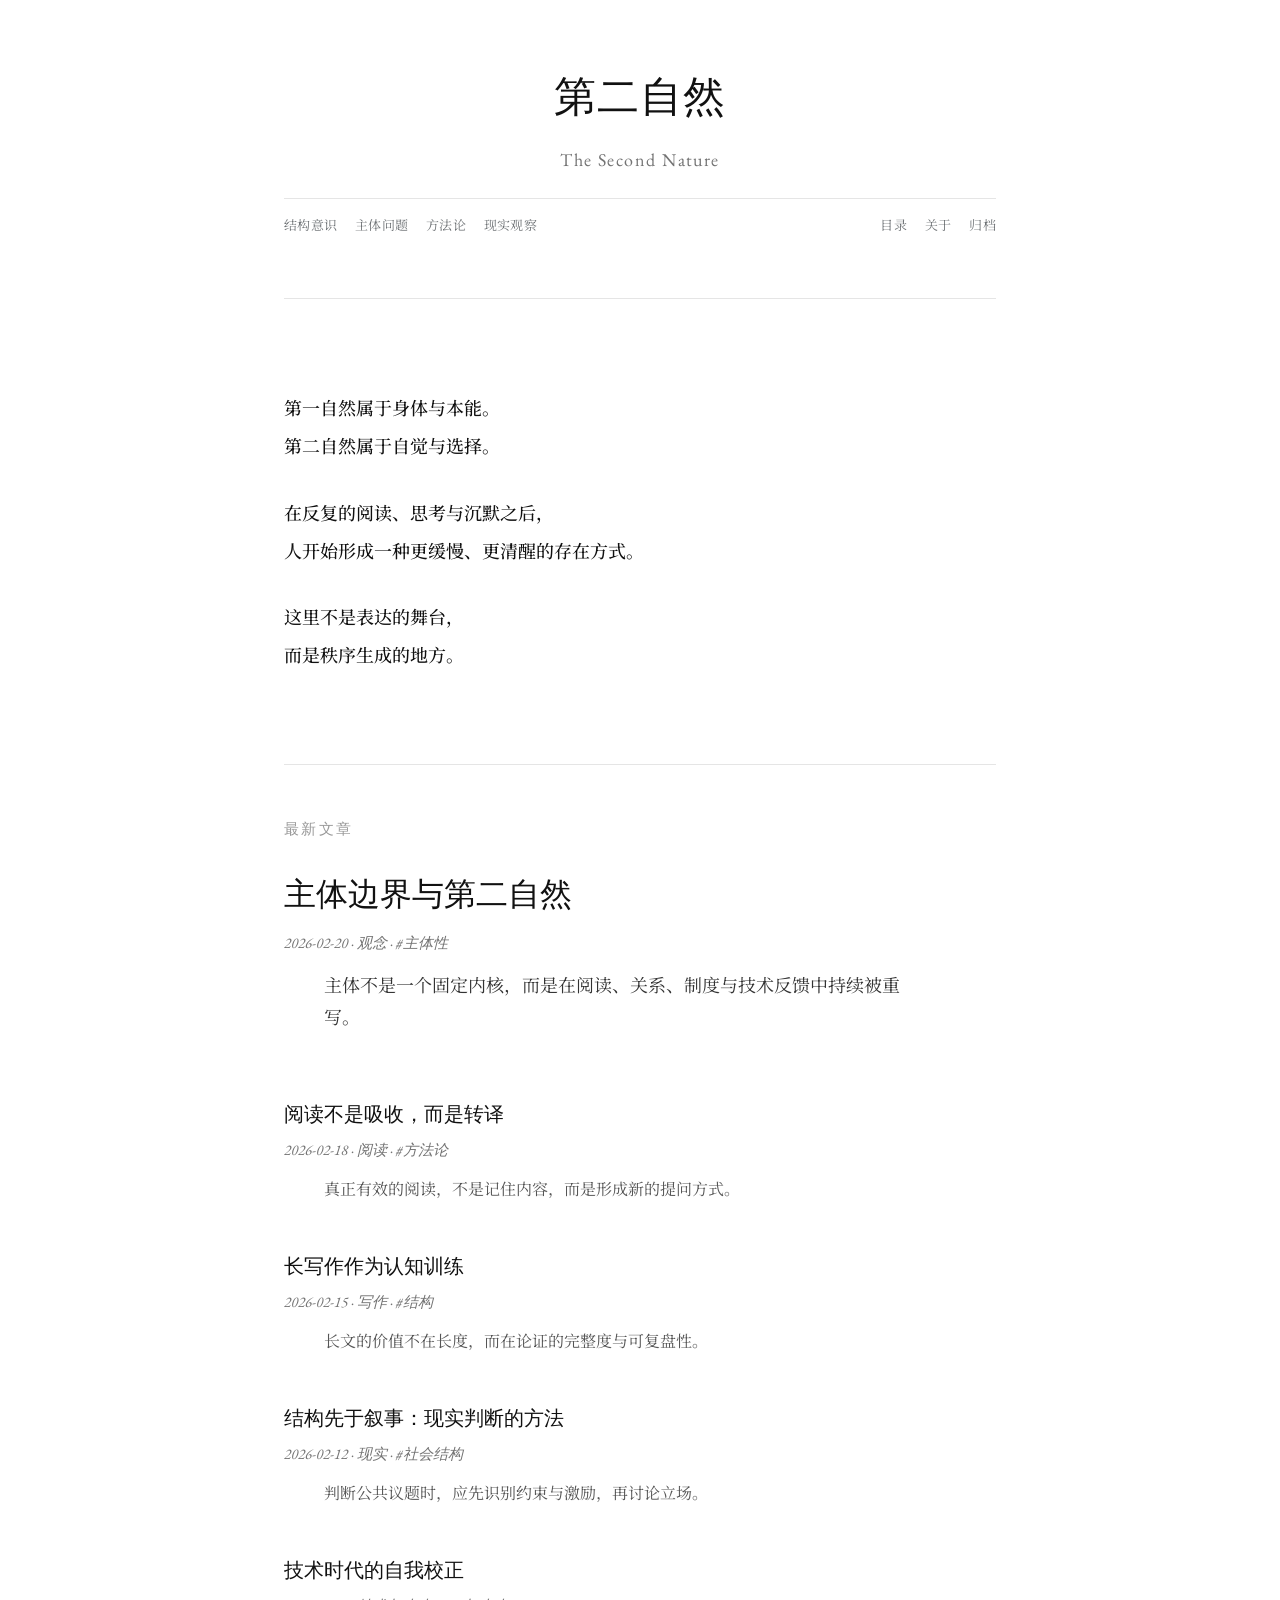
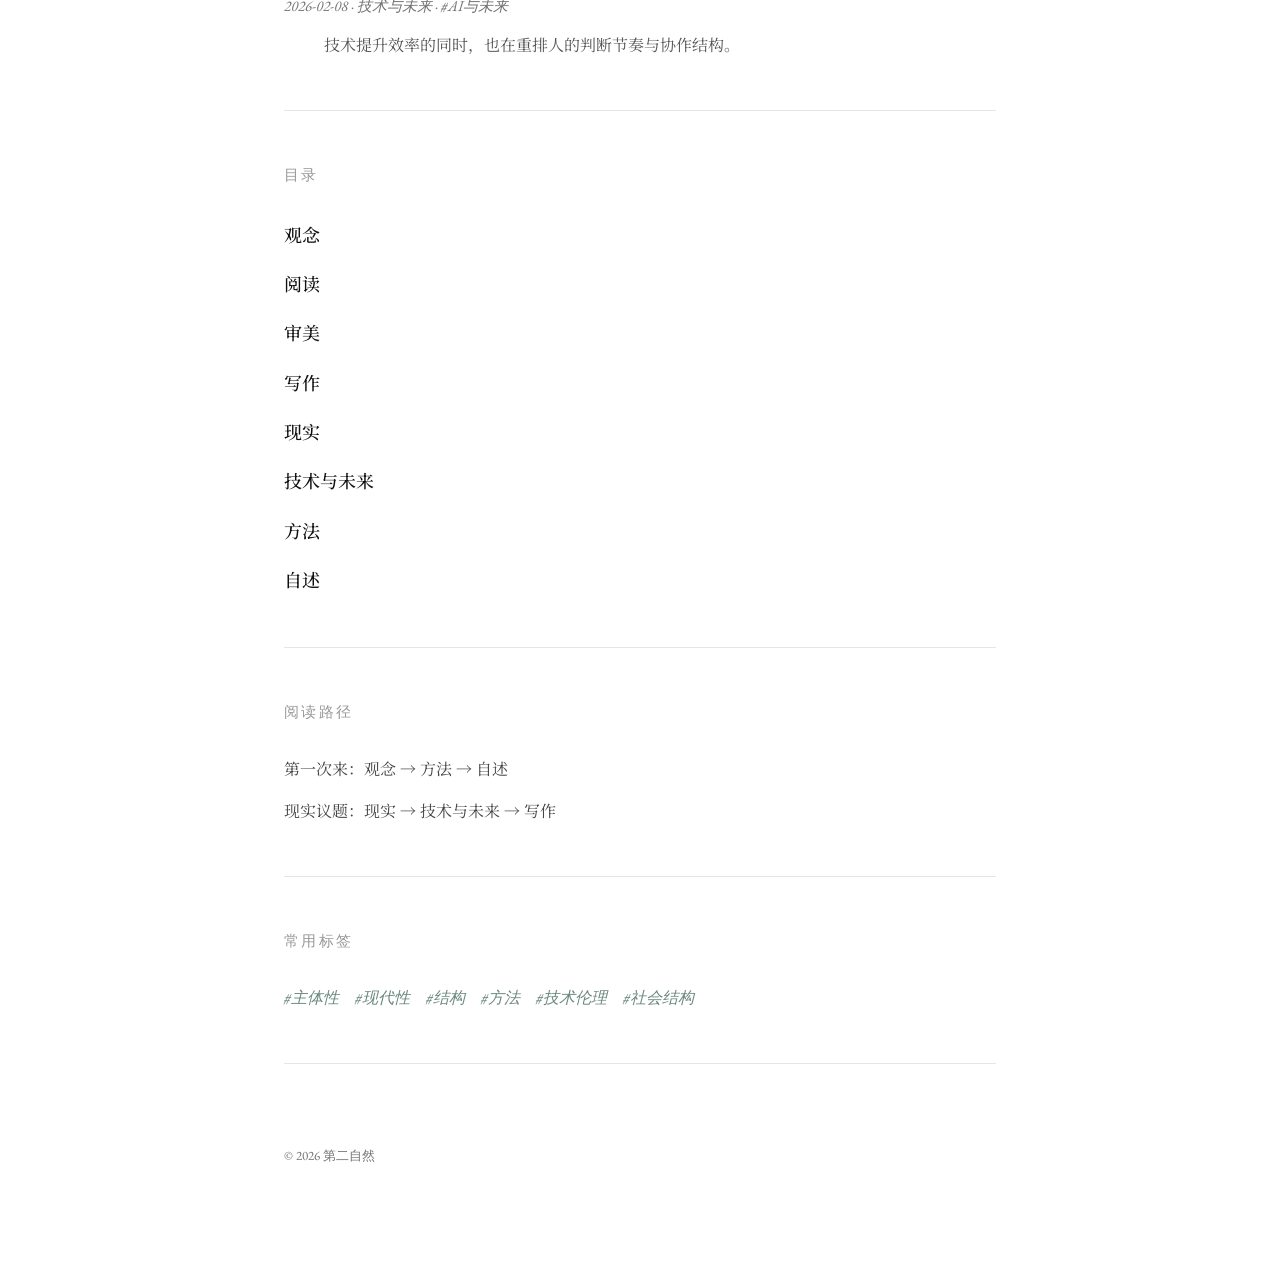
==== commit c11ec207: "style: update top nav to thought-index spec" ====
--- a/index.html
+++ b/index.html
@@ -19,6 +19,20 @@
           <h1>第二自然</h1>
           <p class="brand-en">The Second Nature</p>
         </div>
+
+        <nav class="index-nav" aria-label="思想索引导航">
+          <div class="nav-left">
+            <a href="#">结构意识</a>
+            <a href="#">主体问题</a>
+            <a href="#">方法论</a>
+            <a href="#">现实观察</a>
+          </div>
+          <div class="nav-right">
+            <a href="#">目录</a>
+            <a href="#">关于</a>
+            <a href="#">归档</a>
+          </div>
+        </nav>
       </header>
 
       <main>
--- a/styles.css
+++ b/styles.css
@@ -3,7 +3,8 @@
   --text: #111111;
   --meta: #737373;
   --line: #e5e5e5;
-  --accent: #5b7a73; /* 延续之前的墨绿色，但只做点缀 */
+  --accent: #6b8881; /* Restored "The Point" green */
+  --gray-bg: #f9f9f9;
 }
 
 * {
@@ -21,75 +22,139 @@
 }
 
 .container {
-  max-width: 720px; /* 收窄宽度，更像阅读空间 */
+  max-width: 760px; /* Kept narrow for thought space feel */
   margin: 0 auto;
   padding: 60px 24px 100px;
 }
 
-/* Header */
+/* Header - "The Point" style centered but minimal */
 .site-header {
   text-align: center;
-  margin-bottom: 40px;
+  margin-bottom: 60px;
 }
 
 .masthead h1 {
   margin: 0;
-  font-size: 36px;
-  font-weight: 500;
-  letter-spacing: 0.05em;
-  color: var(--text);
+  font-size: 42px; /* Restored larger size */
+  font-weight: 500;
+  letter-spacing: 0.02em;
+  color: var(--text);
+  font-family: "Source Han Serif SC", serif;
 }
 
 .brand-en {
-  margin: 6px 0 0;
-  font-family: "EB Garamond", serif;
-  font-size: 16px;
+  margin: 8px 0 0;
+  font-family: "EB Garamond", serif;
+  font-size: 18px;
   color: var(--meta);
-  letter-spacing: 0.05em;
-}
-
-/* Divider */
+  letter-spacing: 0.08em;
+}
+
+/* 思想索引导航 */
+.index-nav {
+  margin-top: 22px;
+  padding-top: 14px;
+  border-top: 1px solid var(--line);
+  display: flex;
+  justify-content: space-between;
+  align-items: center;
+  gap: 16px;
+  text-align: left;
+}
+
+.index-nav .nav-left,
+.index-nav .nav-right {
+  display: flex;
+  flex-wrap: wrap;
+  gap: 18px;
+}
+
+.index-nav a {
+  font-size: 13px;
+  font-weight: 400;
+  letter-spacing: 0.02em;
+  color: #6f7376;
+  text-decoration: none;
+  border-bottom: 1px solid transparent;
+  padding-bottom: 1px;
+}
+
+.index-nav a:hover {
+  color: #6f7376;
+  border-bottom-color: #3f4346;
+}
+
+/* Divider - specific thin line */
 .divider {
   height: 1px;
   background-color: var(--line);
-  margin: 40px 0;
+  margin: 50px 0;
   border: none;
 }
 
-/* Hero / Manifesto */
+/* Hero / Manifesto - Narrow Left Column */
 .hero-manifesto {
-  text-align: center;
-  padding: 20px 0;
+  text-align: left;
+  padding: 40px 0;
+  max-width: 360px; /* Narrow column on the left */
+  margin-left: 0;
+  margin-right: auto;
 }
 
 .hero-manifesto p {
   margin: 0;
   font-size: 18px;
-  line-height: 2;
+  line-height: 2.1;
+  color: #111;
+  font-weight: 500;
+}
+
+/* Section Headings - "The Point" kicker style - Left aligned */
+h2 {
+  font-family: "EB Garamond", serif;
+  font-size: 15px;
+  font-weight: 500;
+  color: #999; /* Lighter kicker color */
+  margin: 0 0 30px;
+  letter-spacing: 0.15em;
+  text-transform: uppercase;
+  text-align: left; /* Reset to left align */
+}
+
+/* Article List - First one big */
+.article-list {
+  display: flex;
+  flex-direction: column;
+  gap: 48px;
+}
+
+.entry {
+  text-align: left; /* Reset to left align */
+  max-width: 680px; /* Reading width */
+}
+
+/* Featured Styling for the first article */
+.article-list .entry:first-child {
+  margin-bottom: 20px;
+}
+
+.article-list .entry:first-child h3 {
+  font-size: 32px; /* Bigger title */
+  margin-bottom: 12px;
+}
+
+.article-list .entry:first-child .summary {
+  font-size: 18px; /* Bigger summary */
   color: #333;
 }
 
-/* Section Headings */
-h2 {
-  font-size: 14px;
-  font-weight: 400;
-  color: var(--meta);
-  margin: 0 0 24px;
-  letter-spacing: 0.1em;
-}
-
-/* Article List */
-.article-list {
-  display: flex;
-  flex-direction: column;
-  gap: 36px;
-}
-
+/* Standard Articles (subsequent) */
 .entry h3 {
   margin: 0 0 8px;
-  font-size: 20px;
+  font-size: 20px; /* Smaller title */
   font-weight: 500;
   line-height: 1.4;
+  font-family: "Source Han Serif SC", serif;
 }
 
 .entry h3 a {
@@ -103,71 +168,98 @@
 }
 
 .entry .meta {
+  font-family: "EB Garamond", serif; /* Serif for meta */
+  font-size: 15px;
+  color: var(--meta);
+  margin-bottom: 12px;
+  font-style: italic;
+}
+
+.entry .summary {
+  margin: 0 auto;
+  font-size: 16px;
+  color: #555;
+  line-height: 1.8;
+  max-width: 600px;
+}
+
+/* Directory - Minimal list */
+.directory-nav {
+  display: flex;
+  flex-direction: column; /* List style as requested in ASCII */
+  align-items: flex-start;
+  gap: 16px;
+}
+
+.directory-nav a {
+  color: var(--text);
+  text-decoration: none;
+  font-size: 18px;
+  border-bottom: 1px solid transparent;
+  transition: color 0.2s;
+  font-weight: 500;
+}
+
+.directory-nav a:hover {
+  color: var(--accent);
+}
+
+/* Paths */
+.path-list {
+  text-align: left;
+}
+
+.path-list p {
+  margin: 0 0 14px;
+  font-size: 16px;
+  color: #444;
+}
+
+/* Tags */
+.tag-cloud {
+  display: flex;
+  flex-wrap: wrap;
+  justify-content: flex-start;
+  gap: 16px;
+}
+
+.tag-cloud span {
+  font-family: "EB Garamond", serif;
+  font-size: 16px;
+  color: var(--accent); /* Accent color for tags */
+  font-style: italic;
+}
+
+/* Footer */
+.site-footer {
+  text-align: left;
   font-size: 13px;
   color: var(--meta);
-  margin-bottom: 10px;
-  font-family: system-ui, sans-serif; /* Meta信息用无衬线更清晰 */
-}
-
-.entry .summary {
-  margin: 0;
-  font-size: 15px;
-  color: #555;
-  line-height: 1.7;
-}
-
-/* Directory */
-.directory-nav {
-  display: flex;
-  flex-wrap: wrap;
-  gap: 16px 24px;
-}
-
-.directory-nav a {
-  color: var(--text);
-  text-decoration: none;
-  font-size: 16px;
-  border-bottom: 1px solid transparent;
-  transition: border-color 0.2s;
-}
-
-.directory-nav a:hover {
-  border-bottom-color: var(--accent);
-  color: var(--accent);
-}
-
-/* Paths */
-.path-list p {
-  margin: 0 0 10px;
-  font-size: 15px;
-  color: #333;
-}
-
-/* Tags */
-.tag-cloud {
-  display: flex;
-  flex-wrap: wrap;
-  gap: 12px;
-}
-
-.tag-cloud span {
-  font-size: 14px;
-  color: var(--meta);
-}
-
-/* Footer */
-.site-footer {
-  text-align: center;
-  font-size: 12px;
-  color: var(--meta);
-  margin-top: 60px;
+  margin-top: 80px;
+  font-family: "EB Garamond", serif;
 }
 
 @media (max-width: 600px) {
   .masthead h1 {
-    font-size: 32px;
-  }
+    font-size: 34px;
+  }
+
+  .index-nav {
+    flex-direction: column;
+    align-items: flex-start;
+    gap: 10px;
+  }
+
+  .index-nav .nav-left,
+  .index-nav .nav-right {
+    gap: 14px;
+  }
+
   .hero-manifesto p {
-    font-size: 16px;
-  }
-}
+    font-size: 18px;
+  }
+
+  .entry h3 {
+    font-size: 22px;
+  }
+}
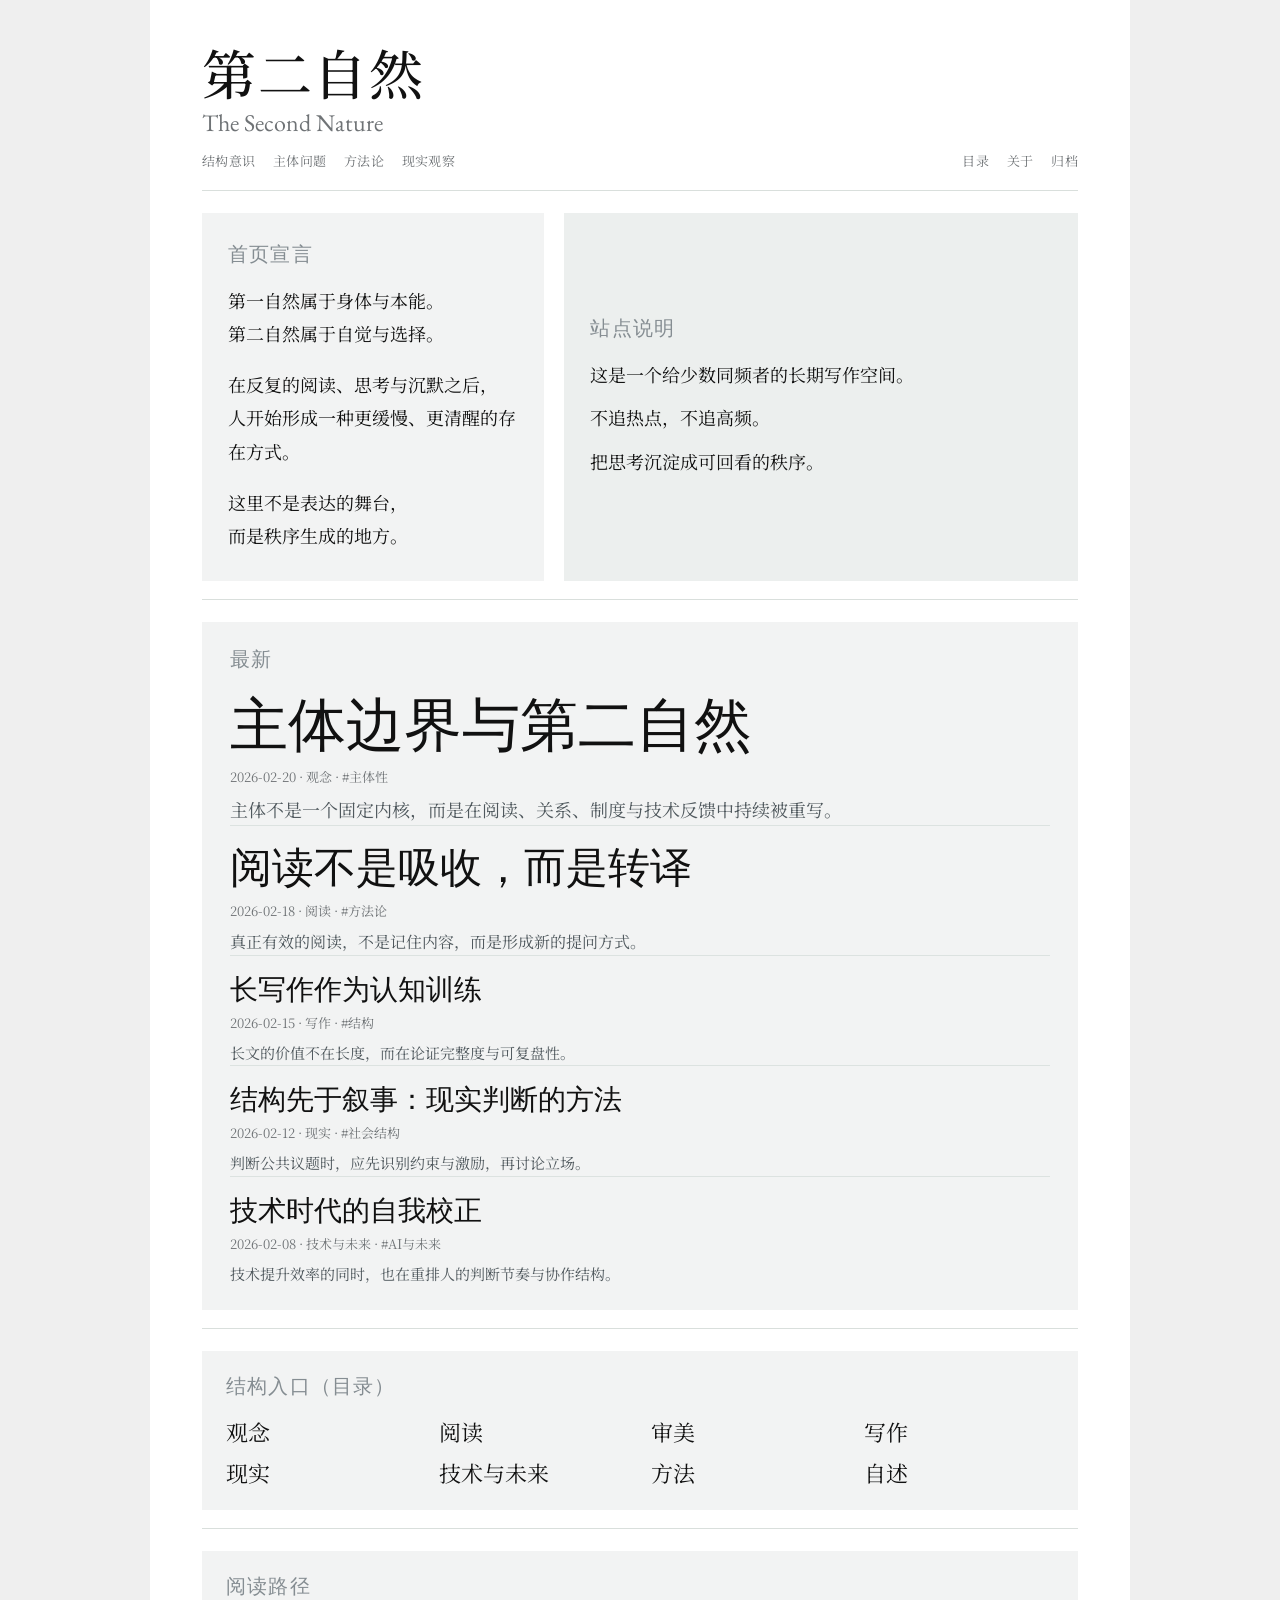
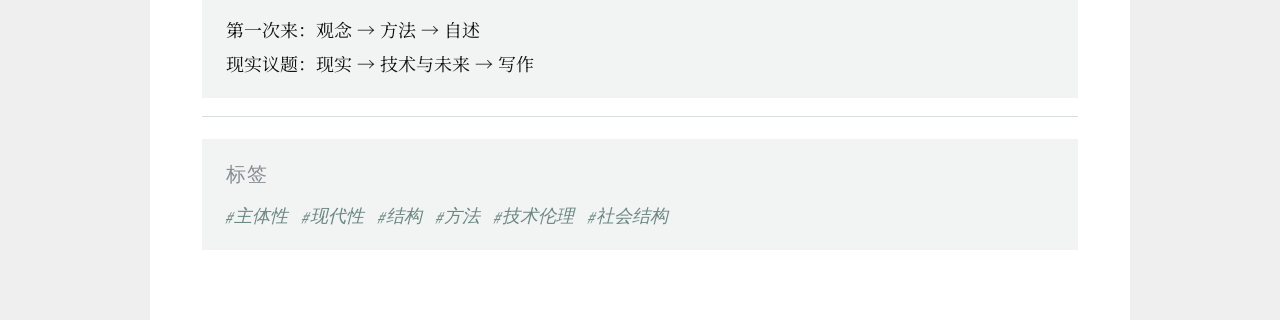
==== commit 3a8ce14c: "feat: nav position aligned with subtitle and hero ratio update" ====
--- a/index.html
+++ b/index.html
@@ -7,7 +7,7 @@
     <link rel="preconnect" href="https://fonts.googleapis.com" />
     <link rel="preconnect" href="https://fonts.gstatic.com" crossorigin />
     <link
-      href="https://fonts.googleapis.com/css2?family=EB+Garamond:wght@400;500&family=Noto+Serif+SC:wght@400;500;600&family=Source+Han+Serif+SC:wght@400;500;600&display=swap"
+      href="https://fonts.googleapis.com/css2?family=EB+Garamond:wght@400;500&family=Noto+Serif+SC:wght@400;500;600&display=swap"
       rel="stylesheet"
     />
     <link rel="stylesheet" href="./styles.css" />
@@ -20,14 +20,14 @@
           <p class="brand-en">The Second Nature</p>
         </div>
 
-        <nav class="index-nav" aria-label="思想索引导航">
-          <div class="nav-left">
+        <nav class="index-nav" aria-label="思想索引">
+          <div class="nav-main">
             <a href="#">结构意识</a>
             <a href="#">主体问题</a>
             <a href="#">方法论</a>
             <a href="#">现实观察</a>
           </div>
-          <div class="nav-right">
+          <div class="nav-side">
             <a href="#">目录</a>
             <a href="#">关于</a>
             <a href="#">归档</a>
@@ -35,61 +35,69 @@
         </nav>
       </header>
 
+      <div class="divider"></div>
+
       <main>
-        <div class="divider"></div>
+        <section class="hero-panels">
+          <article class="hero-block manifesto-block">
+            <h2>首页宣言</h2>
+            <p>第一自然属于身体与本能。</p>
+            <p>第二自然属于自觉与选择。</p>
+            <p class="spacer"></p>
+            <p>在反复的阅读、思考与沉默之后，</p>
+            <p>人开始形成一种更缓慢、更清醒的存在方式。</p>
+            <p class="spacer"></p>
+            <p>这里不是表达的舞台，</p>
+            <p>而是秩序生成的地方。</p>
+          </article>
 
-        <section class="hero-manifesto">
-          <p>第一自然属于身体与本能。</p>
-          <p>第二自然属于自觉与选择。</p>
-          <br />
-          <p>在反复的阅读、思考与沉默之后，</p>
-          <p>人开始形成一种更缓慢、更清醒的存在方式。</p>
-          <br />
-          <p>这里不是表达的舞台，</p>
-          <p>而是秩序生成的地方。</p>
+          <aside class="hero-block note-block">
+            <h2>站点说明</h2>
+            <p>这是一个给少数同频者的长期写作空间。</p>
+            <p>不追热点，不追高频。</p>
+            <p>把思考沉淀成可回看的秩序。</p>
+          </aside>
         </section>
 
         <div class="divider"></div>
 
         <section class="latest-articles">
-          <h2>最新文章</h2>
-          <div class="article-list">
-            <article class="entry">
-              <h3><a href="#">主体边界与第二自然</a></h3>
-              <div class="meta">2026-02-20 · 观念 · #主体性</div>
-              <p class="summary">主体不是一个固定内核，而是在阅读、关系、制度与技术反馈中持续被重写。</p>
-            </article>
+          <h2>最新</h2>
+          <article class="entry feature">
+            <h3><a href="#">主体边界与第二自然</a></h3>
+            <div class="meta">2026-02-20 · 观念 · #主体性</div>
+            <p class="summary">主体不是一个固定内核，而是在阅读、关系、制度与技术反馈中持续被重写。</p>
+          </article>
 
-            <article class="entry">
-              <h3><a href="#">阅读不是吸收，而是转译</a></h3>
-              <div class="meta">2026-02-18 · 阅读 · #方法论</div>
-              <p class="summary">真正有效的阅读，不是记住内容，而是形成新的提问方式。</p>
-            </article>
+          <article class="entry secondary">
+            <h3><a href="#">阅读不是吸收，而是转译</a></h3>
+            <div class="meta">2026-02-18 · 阅读 · #方法论</div>
+            <p class="summary">真正有效的阅读，不是记住内容，而是形成新的提问方式。</p>
+          </article>
 
-            <article class="entry">
-              <h3><a href="#">长写作作为认知训练</a></h3>
-              <div class="meta">2026-02-15 · 写作 · #结构</div>
-              <p class="summary">长文的价值不在长度，而在论证的完整度与可复盘性。</p>
-            </article>
+          <article class="entry small">
+            <h3><a href="#">长写作作为认知训练</a></h3>
+            <div class="meta">2026-02-15 · 写作 · #结构</div>
+            <p class="summary">长文的价值不在长度，而在论证完整度与可复盘性。</p>
+          </article>
 
-            <article class="entry">
-              <h3><a href="#">结构先于叙事：现实判断的方法</a></h3>
-              <div class="meta">2026-02-12 · 现实 · #社会结构</div>
-              <p class="summary">判断公共议题时，应先识别约束与激励，再讨论立场。</p>
-            </article>
+          <article class="entry small">
+            <h3><a href="#">结构先于叙事：现实判断的方法</a></h3>
+            <div class="meta">2026-02-12 · 现实 · #社会结构</div>
+            <p class="summary">判断公共议题时，应先识别约束与激励，再讨论立场。</p>
+          </article>
 
-            <article class="entry">
-              <h3><a href="#">技术时代的自我校正</a></h3>
-              <div class="meta">2026-02-08 · 技术与未来 · #AI与未来</div>
-              <p class="summary">技术提升效率的同时，也在重排人的判断节奏与协作结构。</p>
-            </article>
-          </div>
+          <article class="entry small">
+            <h3><a href="#">技术时代的自我校正</a></h3>
+            <div class="meta">2026-02-08 · 技术与未来 · #AI与未来</div>
+            <p class="summary">技术提升效率的同时，也在重排人的判断节奏与协作结构。</p>
+          </article>
         </section>
 
         <div class="divider"></div>
 
         <section class="directory-section">
-          <h2>目录</h2>
+          <h2>结构入口（目录）</h2>
           <nav class="directory-nav">
             <a href="#">观念</a>
             <a href="#">阅读</a>
@@ -106,16 +114,14 @@
 
         <section class="paths-section">
           <h2>阅读路径</h2>
-          <div class="path-list">
-            <p>第一次来：观念 → 方法 → 自述</p>
-            <p>现实议题：现实 → 技术与未来 → 写作</p>
-          </div>
+          <p>第一次来：观念 → 方法 → 自述</p>
+          <p>现实议题：现实 → 技术与未来 → 写作</p>
         </section>
 
         <div class="divider"></div>
 
         <section class="tags-section">
-          <h2>常用标签</h2>
+          <h2>标签</h2>
           <div class="tag-cloud">
             <span>#主体性</span>
             <span>#现代性</span>
@@ -125,13 +131,7 @@
             <span>#社会结构</span>
           </div>
         </section>
-
-        <div class="divider"></div>
       </main>
-
-      <footer class="site-footer">
-        <p>© 2026 第二自然</p>
-      </footer>
     </div>
   </body>
 </html>
--- a/styles.css
+++ b/styles.css
@@ -1,10 +1,11 @@
 :root {
   --bg: #ffffff;
   --text: #111111;
-  --meta: #737373;
-  --line: #e5e5e5;
-  --accent: #6b8881; /* Restored "The Point" green */
-  --gray-bg: #f9f9f9;
+  --meta: #6f7376;
+  --line: #d9dfdc;
+  --panel: #f2f3f3;
+  --panel-alt: #ecefee;
+  --accent: #6b8881;
 }
 
 * {
@@ -13,57 +14,48 @@
 
 body {
   margin: 0;
-  padding: 0;
+  background: #efefef;
+  color: var(--text);
+  font-family: "Noto Serif SC", "Source Han Serif SC", serif;
+  -webkit-font-smoothing: antialiased;
+}
+
+.container {
+  width: min(980px, 94vw);
+  margin: 0 auto;
   background: var(--bg);
-  color: var(--text);
-  font-family: "Source Han Serif SC", "Noto Serif SC", serif;
-  line-height: 1.8;
-  -webkit-font-smoothing: antialiased;
-}
-
-.container {
-  max-width: 760px; /* Kept narrow for thought space feel */
-  margin: 0 auto;
-  padding: 60px 24px 100px;
-}
-
-/* Header - "The Point" style centered but minimal */
+  padding: 42px 52px 70px;
+}
+
 .site-header {
-  text-align: center;
-  margin-bottom: 60px;
+  margin-bottom: 12px;
 }
 
 .masthead h1 {
   margin: 0;
-  font-size: 42px; /* Restored larger size */
+  font-size: 54px;
+  line-height: 1.1;
   font-weight: 500;
-  letter-spacing: 0.02em;
-  color: var(--text);
-  font-family: "Source Han Serif SC", serif;
+  letter-spacing: 0.03em;
 }
 
 .brand-en {
-  margin: 8px 0 0;
-  font-family: "EB Garamond", serif;
-  font-size: 18px;
+  margin: 6px 0 0;
+  font-family: "EB Garamond", serif;
+  font-size: 24px;
   color: var(--meta);
-  letter-spacing: 0.08em;
-}
-
-/* 思想索引导航 */
+}
+
 .index-nav {
-  margin-top: 22px;
-  padding-top: 14px;
-  border-top: 1px solid var(--line);
+  margin-top: 14px;
   display: flex;
   justify-content: space-between;
   align-items: center;
   gap: 16px;
-  text-align: left;
-}
-
-.index-nav .nav-left,
-.index-nav .nav-right {
+}
+
+.index-nav .nav-main,
+.index-nav .nav-side {
   display: flex;
   flex-wrap: wrap;
   gap: 18px;
@@ -76,172 +68,196 @@
   color: #6f7376;
   text-decoration: none;
   border-bottom: 1px solid transparent;
-  padding-bottom: 1px;
+  line-height: 1.4;
 }
 
 .index-nav a:hover {
   color: #6f7376;
-  border-bottom-color: #3f4346;
-}
-
-/* Divider - specific thin line */
+  border-bottom-color: #474c50;
+}
+
 .divider {
+  border: none;
   height: 1px;
-  background-color: var(--line);
-  margin: 50px 0;
-  border: none;
-}
-
-/* Hero / Manifesto - Narrow Left Column */
-.hero-manifesto {
-  text-align: left;
-  padding: 40px 0;
-  max-width: 360px; /* Narrow column on the left */
-  margin-left: 0;
-  margin-right: auto;
-}
-
-.hero-manifesto p {
-  margin: 0;
-  font-size: 18px;
-  line-height: 2.1;
-  color: #111;
+  background: var(--line);
+  margin: 18px 0 22px;
+}
+
+main {
+  display: block;
+}
+
+.hero-panels {
+  display: grid;
+  grid-template-columns: 0.9fr 1.35fr;
+  gap: 20px;
+}
+
+.hero-block {
+  padding: 28px 26px;
+  min-height: 360px;
+}
+
+.manifesto-block {
+  background: var(--panel);
+}
+
+.note-block {
+  background: var(--panel-alt);
+  display: flex;
+  flex-direction: column;
+  justify-content: center;
+}
+
+.hero-block h2,
+.latest-articles h2,
+.directory-section h2,
+.paths-section h2,
+.tags-section h2 {
+  margin: 0 0 16px;
+  font-size: 20px;
+  font-family: "EB Garamond", serif;
   font-weight: 500;
-}
-
-/* Section Headings - "The Point" kicker style - Left aligned */
-h2 {
-  font-family: "EB Garamond", serif;
-  font-size: 15px;
+  color: #858d92;
+  letter-spacing: 0.06em;
+}
+
+.manifesto-block p,
+.note-block p {
+  margin: 0;
+  font-size: 18px;
+  line-height: 1.85;
+}
+
+.manifesto-block .spacer {
+  height: 18px;
+}
+
+.note-block p + p {
+  margin-top: 10px;
+}
+
+.latest-articles {
+  background: var(--panel);
+  padding: 24px 28px;
+}
+
+.entry {
+  padding-top: 16px;
+  border-top: 1px solid #dce2e0;
+}
+
+.entry:first-of-type {
+  border-top: none;
+  padding-top: 0;
+}
+
+.entry h3 {
+  margin: 0;
+  line-height: 1.25;
   font-weight: 500;
-  color: #999; /* Lighter kicker color */
-  margin: 0 0 30px;
-  letter-spacing: 0.15em;
-  text-transform: uppercase;
-  text-align: left; /* Reset to left align */
-}
-
-/* Article List - First one big */
-.article-list {
-  display: flex;
-  flex-direction: column;
-  gap: 48px;
-}
-
-.entry {
-  text-align: left; /* Reset to left align */
-  max-width: 680px; /* Reading width */
-}
-
-/* Featured Styling for the first article */
-.article-list .entry:first-child {
-  margin-bottom: 20px;
-}
-
-.article-list .entry:first-child h3 {
-  font-size: 32px; /* Bigger title */
-  margin-bottom: 12px;
-}
-
-.article-list .entry:first-child .summary {
-  font-size: 18px; /* Bigger summary */
-  color: #333;
-}
-
-/* Standard Articles (subsequent) */
-.entry h3 {
-  margin: 0 0 8px;
-  font-size: 20px; /* Smaller title */
-  font-weight: 500;
-  line-height: 1.4;
-  font-family: "Source Han Serif SC", serif;
 }
 
 .entry h3 a {
   color: var(--text);
   text-decoration: none;
-  transition: color 0.2s;
 }
 
 .entry h3 a:hover {
-  color: var(--accent);
+  color: var(--text);
+  text-decoration: underline;
+  text-decoration-color: #474c50;
 }
 
 .entry .meta {
-  font-family: "EB Garamond", serif; /* Serif for meta */
-  font-size: 15px;
-  color: var(--meta);
-  margin-bottom: 12px;
-  font-style: italic;
-}
-
-.entry .summary {
-  margin: 0 auto;
-  font-size: 16px;
-  color: #555;
-  line-height: 1.8;
-  max-width: 600px;
-}
-
-/* Directory - Minimal list */
-.directory-nav {
-  display: flex;
-  flex-direction: column; /* List style as requested in ASCII */
-  align-items: flex-start;
-  gap: 16px;
-}
-
-.directory-nav a {
-  color: var(--text);
-  text-decoration: none;
-  font-size: 18px;
-  border-bottom: 1px solid transparent;
-  transition: color 0.2s;
-  font-weight: 500;
-}
-
-.directory-nav a:hover {
-  color: var(--accent);
-}
-
-/* Paths */
-.path-list {
-  text-align: left;
-}
-
-.path-list p {
-  margin: 0 0 14px;
-  font-size: 16px;
-  color: #444;
-}
-
-/* Tags */
-.tag-cloud {
-  display: flex;
-  flex-wrap: wrap;
-  justify-content: flex-start;
-  gap: 16px;
-}
-
-.tag-cloud span {
-  font-family: "EB Garamond", serif;
-  font-size: 16px;
-  color: var(--accent); /* Accent color for tags */
-  font-style: italic;
-}
-
-/* Footer */
-.site-footer {
-  text-align: left;
+  margin-top: 6px;
   font-size: 13px;
   color: var(--meta);
-  margin-top: 80px;
-  font-family: "EB Garamond", serif;
-}
-
-@media (max-width: 600px) {
+}
+
+.entry .summary {
+  margin: 8px 0 0;
+  color: #4f585d;
+}
+
+.entry.feature h3 {
+  font-size: 58px;
+  font-family: "EB Garamond", serif;
+}
+
+.entry.feature .summary {
+  font-size: 18px;
+  line-height: 1.72;
+}
+
+.entry.secondary h3 {
+  font-size: 42px;
+  font-family: "EB Garamond", serif;
+}
+
+.entry.secondary .summary {
+  font-size: 16px;
+  line-height: 1.7;
+}
+
+.entry.small h3 {
+  font-size: 28px;
+  font-family: "EB Garamond", serif;
+}
+
+.entry.small .summary {
+  font-size: 15px;
+  line-height: 1.7;
+}
+
+.directory-section,
+.paths-section,
+.tags-section {
+  background: var(--panel);
+  padding: 22px 24px;
+}
+
+.directory-nav {
+  display: grid;
+  grid-template-columns: repeat(4, minmax(0, 1fr));
+  gap: 10px 22px;
+}
+
+.directory-nav a {
+  font-size: 22px;
+  color: var(--text);
+  text-decoration: none;
+}
+
+.paths-section p {
+  margin: 8px 0 0;
+  font-size: 18px;
+}
+
+.tag-cloud {
+  display: flex;
+  flex-wrap: wrap;
+  gap: 14px;
+}
+
+.tag-cloud span {
+  font-size: 18px;
+  color: var(--accent);
+  font-family: "EB Garamond", serif;
+  font-style: italic;
+}
+
+@media (max-width: 880px) {
+  .container {
+    padding: 30px 20px 50px;
+  }
+
   .masthead h1 {
-    font-size: 34px;
+    font-size: 40px;
+  }
+
+  .brand-en {
+    font-size: 18px;
   }
 
   .index-nav {
@@ -250,16 +266,27 @@
     gap: 10px;
   }
 
-  .index-nav .nav-left,
-  .index-nav .nav-right {
-    gap: 14px;
-  }
-
-  .hero-manifesto p {
-    font-size: 18px;
-  }
-
-  .entry h3 {
-    font-size: 22px;
-  }
-}
+  .hero-panels {
+    grid-template-columns: 1fr;
+  }
+
+  .hero-block {
+    min-height: auto;
+  }
+
+  .entry.feature h3 {
+    font-size: 42px;
+  }
+
+  .entry.secondary h3 {
+    font-size: 32px;
+  }
+
+  .entry.small h3 {
+    font-size: 24px;
+  }
+
+  .directory-nav {
+    grid-template-columns: repeat(2, minmax(0, 1fr));
+  }
+}
